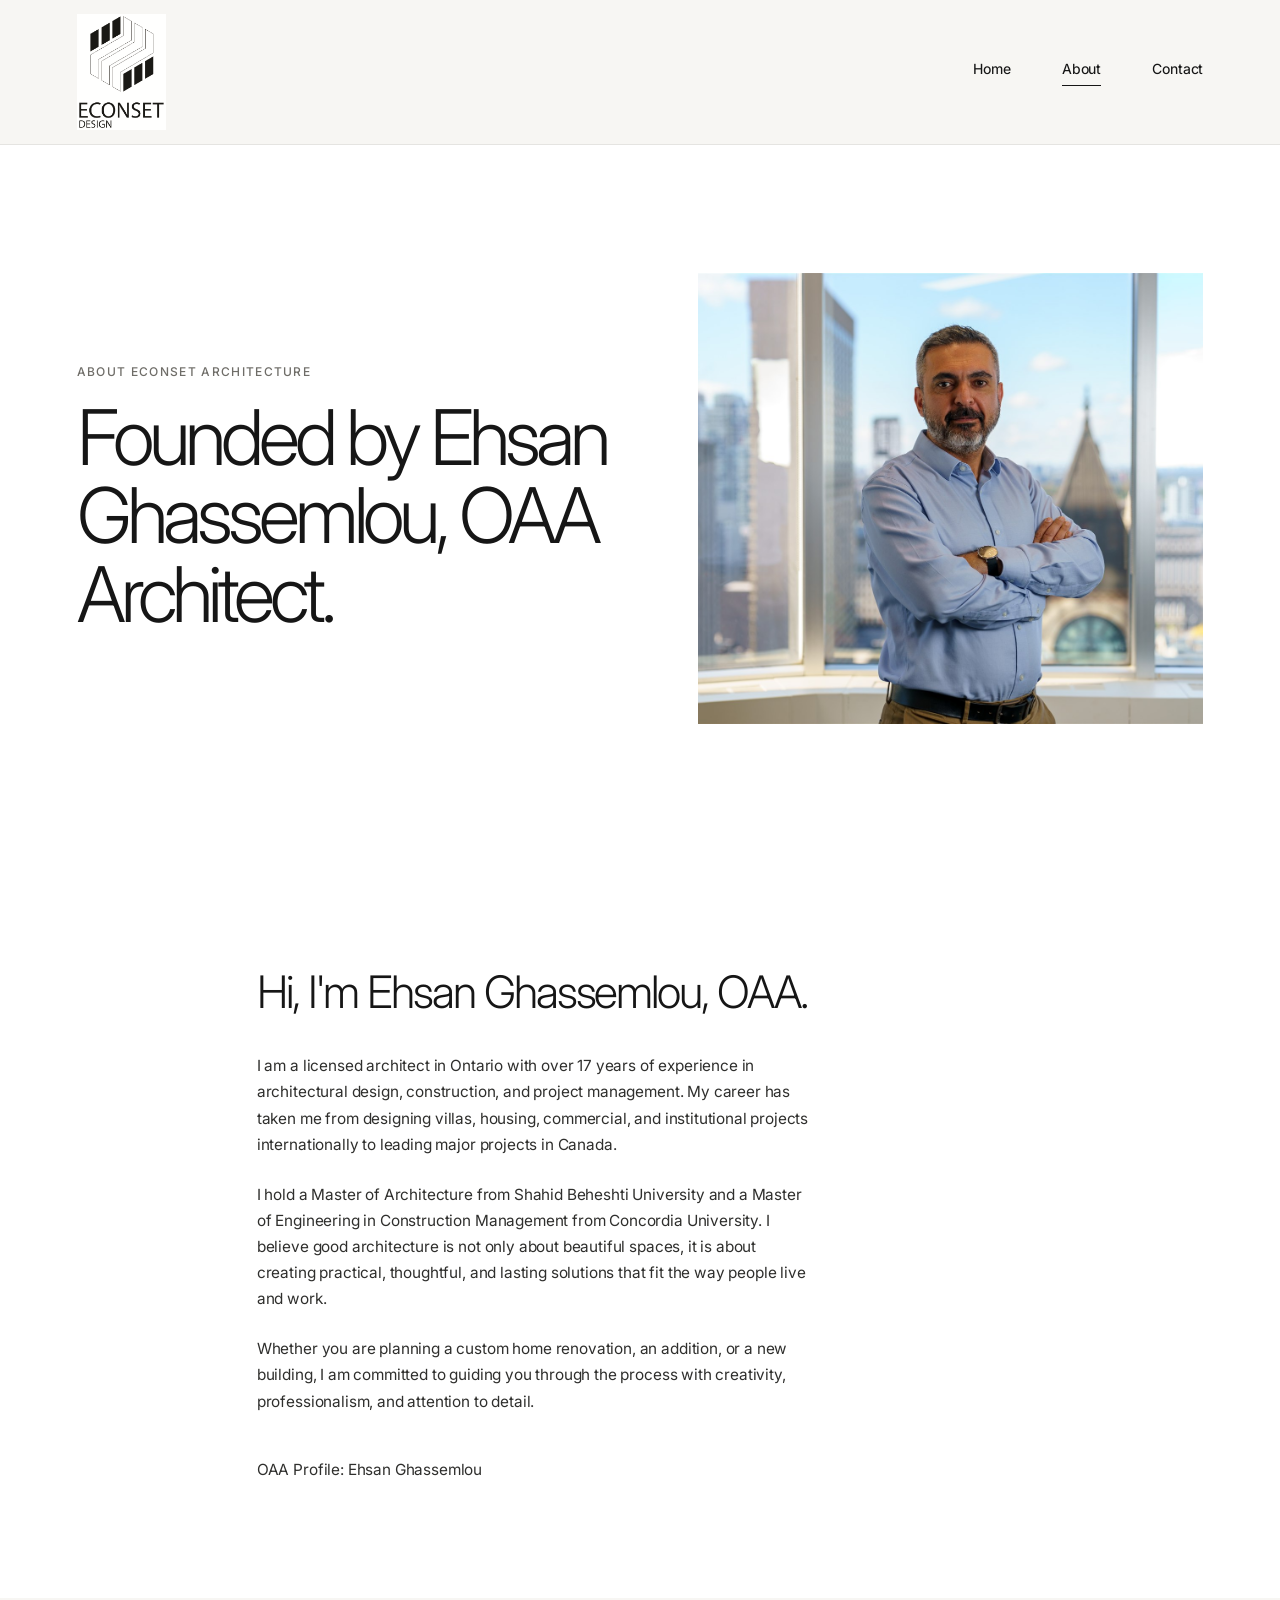
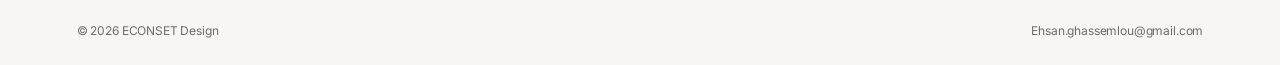
==== about.html @ 179ab087 "Use logo and architecture photos in site" ====
<!doctype html>
<html lang="en">
  <head>
    <meta charset="utf-8" />
    <meta name="viewport" content="width=device-width, initial-scale=1" />
    <meta name="description" content="Meet Ehsan Ghassemlou, OAA, founder of ECONSET Design." />
    <title>About | ECONSET Design</title>
    <link rel="stylesheet" href="styles.css" />
  </head>
  <body data-page="about">
    <header class="site-header">
      <a class="brand" href="index.html" aria-label="ECONSET Design home">
        <img src="assets/econset-design-logo.png" alt="ECONSET Design" />
      </a>
      <nav class="nav" aria-label="Primary navigation" data-nav>
        <a href="index.html" data-nav-link="home">Home</a>
        <a href="about.html" data-nav-link="about">About</a>
        <a href="contact.html" data-nav-link="contact">Contact</a>
      </nav>
      <button class="menu-button" type="button" aria-label="Open menu" aria-expanded="false" data-menu-button>
        <span></span>
        <span></span>
      </button>
    </header>

    <main>
      <section class="page-hero about-hero">
        <div>
          <p class="section-label">About ECONSET Architecture</p>
          <h1>Founded by Ehsan Ghassemlou, OAA Architect.</h1>
        </div>
        <img src="assets/ehsan-ghassemlou.jpg" alt="Ehsan Ghassemlou, OAA" />
      </section>

      <section class="section narrative">
        <h2>Hi, I'm Ehsan Ghassemlou, OAA.</h2>
        <p>
          I am a licensed architect in Ontario with over 17 years of experience in architectural design, construction,
          and project management. My career has taken me from designing villas, housing, commercial, and institutional
          projects internationally to leading major projects in Canada.
        </p>
        <p>
          I hold a Master of Architecture from Shahid Beheshti University and a Master of Engineering in Construction
          Management from Concordia University. I believe good architecture is not only about beautiful spaces, it is
          about creating practical, thoughtful, and lasting solutions that fit the way people live and work.
        </p>
        <p>
          Whether you are planning a custom home renovation, an addition, or a new building, I am committed to guiding
          you through the process with creativity, professionalism, and attention to detail.
        </p>
        <p class="profile-note">OAA Profile: Ehsan Ghassemlou</p>
      </section>
    </main>

    <footer class="site-footer">
      <p>© 2026 ECONSET Design</p>
      <a href="mailto:Ehsan.ghassemlou@gmail.com">Ehsan.ghassemlou@gmail.com</a>
    </footer>
    <script src="script.js"></script>
  </body>
</html>
---- styles.css ----
@import url("https://fonts.googleapis.com/css2?family=Inter:wght@300;400;450;500;600&display=swap");

:root {
  --color-ink: #161616;
  --color-ink-soft: #2f2f2d;
  --color-muted: #6f6d68;
  --color-paper: #f7f6f3;
  --color-white: #ffffff;
  --color-warm-white: #f2eee7;
  --color-stone: #d4ccc2;
  --color-stone-mid: #a6a09a;
  --color-concrete: #625e58;
  --color-wood: #4f3321;
  --color-line: rgba(22, 22, 22, 0.14);
  --font-main: "Neue Haas Grotesk", "Inter", "Helvetica Neue", Arial, sans-serif;
  --page-max: 1280px;
  --section-x: clamp(24px, 6vw, 78px);
  --transition: 180ms ease;
}

* {
  box-sizing: border-box;
}

html {
  scroll-behavior: smooth;
}

body {
  margin: 0;
  color: var(--color-ink);
  background: var(--color-paper);
  font-family: var(--font-main);
  font-size: 16px;
  line-height: 1.55;
  letter-spacing: -0.01em;
}

body.menu-open {
  overflow: hidden;
}

a {
  color: inherit;
  text-decoration: none;
}

img {
  display: block;
  max-width: 100%;
}

p,
h1,
h2,
h3 {
  margin: 0;
}

main {
  width: min(100%, var(--page-max));
  margin: 0 auto;
  background: var(--color-white);
}

.site-header {
  position: sticky;
  top: 0;
  z-index: 20;
  width: min(100%, var(--page-max));
  min-height: 86px;
  display: flex;
  align-items: center;
  justify-content: space-between;
  gap: 40px;
  margin: 0 auto;
  padding: 14px var(--section-x);
  border-bottom: 1px solid rgba(22, 22, 22, 0.08);
  background: rgba(247, 246, 243, 0.94);
  backdrop-filter: blur(14px);
}

.brand {
  display: inline-flex;
  align-items: center;
  flex: 0 0 auto;
}

.brand img {
  width: clamp(70px, 7vw, 98px);
  height: auto;
}

.nav {
  display: flex;
  align-items: center;
  gap: clamp(30px, 4vw, 58px);
  color: var(--color-ink);
  font-size: 14px;
  font-weight: 450;
}

.nav a {
  padding-bottom: 5px;
  border-bottom: 1px solid transparent;
  transition: border-color var(--transition), opacity var(--transition);
}

.nav a:hover,
.nav a.is-active {
  border-color: currentColor;
}

.menu-button {
  display: none;
  width: 30px;
  height: 24px;
  padding: 0;
  border: 0;
  background: transparent;
  cursor: pointer;
}

.menu-button span {
  display: block;
  height: 1px;
  margin: 7px 0;
  background: var(--color-ink);
  transition: transform var(--transition), opacity var(--transition);
}

.menu-open .menu-button span:first-child {
  transform: translateY(4px) rotate(45deg);
}

.menu-open .menu-button span:last-child {
  transform: translateY(-4px) rotate(-45deg);
}

.home-hero {
  min-height: calc(100vh - 86px);
  display: grid;
  grid-template-columns: minmax(0, 0.7fr) minmax(380px, 0.72fr);
  gap: clamp(48px, 7vw, 96px);
  align-items: center;
  padding: clamp(72px, 9vw, 128px) var(--section-x);
  background: var(--color-paper);
}

.hero-copy {
  max-width: 710px;
}

.section-label {
  margin: 0 0 18px;
  color: var(--color-muted);
  font-size: 12px;
  font-weight: 500;
  letter-spacing: 0.11em;
  text-transform: uppercase;
}

h1 {
  max-width: 820px;
  font-size: clamp(48px, 7vw, 92px);
  font-weight: 300;
  line-height: 1.02;
  letter-spacing: -0.065em;
}

h2 {
  font-size: clamp(30px, 3.5vw, 48px);
  font-weight: 300;
  line-height: 1.12;
  letter-spacing: -0.045em;
}

h3 {
  font-size: 18px;
  font-weight: 500;
}

.hero-copy > p:not(.section-label):not(.concept-note),
.page-hero > p:not(.section-label),
.body-copy p,
.founder-preview p,
.narrative p,
.service-list p,
.timeline p,
.contact-hero p {
  max-width: 560px;
  color: var(--color-ink-soft);
  font-size: clamp(15px, 1.2vw, 17px);
  line-height: 1.7;
}

.hero-copy > p:not(.section-label):not(.concept-note) {
  margin-top: 32px;
}

.concept-note {
  width: fit-content;
  margin: 28px 0 30px;
  padding-top: 18px;
  border-top: 1px solid var(--color-line);
  color: var(--color-concrete);
  font-size: 14px;
  font-weight: 500;
}

.hero-image {
  min-height: 520px;
  align-self: stretch;
  overflow: hidden;
}

.hero-image img {
  width: 100%;
  height: 100%;
  object-fit: cover;
  object-position: center;
}

.button {
  min-height: 46px;
  display: inline-flex;
  align-items: center;
  justify-content: center;
  padding: 0 28px;
  border: 1px solid var(--color-ink);
  background: var(--color-ink);
  color: var(--color-white);
  font-size: 14px;
  font-weight: 500;
  transition: background var(--transition), color var(--transition), border-color var(--transition);
}

.button:hover {
  background: transparent;
  color: var(--color-ink);
}

.text-link {
  display: inline-flex;
  width: fit-content;
  margin-top: 28px;
  padding-bottom: 5px;
  border-bottom: 1px solid currentColor;
  color: var(--color-ink);
  font-size: 14px;
  font-weight: 500;
}

.section {
  padding: clamp(72px, 9vw, 118px) var(--section-x);
}

.split-section {
  display: grid;
  grid-template-columns: minmax(260px, 0.85fr) minmax(320px, 1fr);
  gap: clamp(44px, 8vw, 120px);
  border-top: 1px solid var(--color-line);
}

.body-copy {
  display: grid;
  gap: 22px;
}

.image-band {
  padding: 0 var(--section-x) clamp(72px, 9vw, 118px);
  background: var(--color-white);
}

.image-band img {
  width: 100%;
  aspect-ratio: 2.7 / 1;
  object-fit: cover;
  object-position: center;
}

.founder-preview {
  display: grid;
  grid-template-columns: minmax(320px, 0.92fr) minmax(300px, 0.72fr);
  gap: clamp(44px, 8vw, 104px);
  align-items: center;
  background: var(--color-warm-white);
}

.founder-preview img,
.about-hero img {
  width: 100%;
  aspect-ratio: 1.38 / 1;
  object-fit: cover;
  object-position: center;
}

.founder-preview h2 {
  margin-bottom: 24px;
}

.page-hero {
  min-height: 440px;
  display: grid;
  align-content: center;
  gap: 24px;
  padding: clamp(84px, 10vw, 132px) var(--section-x);
  background: var(--color-paper);
}

.page-hero h1 {
  max-width: 900px;
  font-size: clamp(44px, 6vw, 78px);
}

.about-hero {
  grid-template-columns: minmax(0, 0.85fr) minmax(320px, 0.72fr);
  align-items: center;
  background: var(--color-white);
}

.about-hero img {
  aspect-ratio: 1.12 / 1;
}

.narrative {
  max-width: 920px;
  display: grid;
  gap: 24px;
  margin: 0 auto;
  background: var(--color-white);
}

.narrative h2 {
  margin-bottom: 12px;
}

.profile-note {
  margin-top: 18px;
  color: var(--color-muted);
  font-size: 14px;
}

.service-list {
  display: grid;
  border-top: 1px solid var(--color-line);
}

.service-list article {
  display: grid;
  grid-template-columns: minmax(280px, 0.7fr) minmax(320px, 1fr);
  gap: clamp(28px, 7vw, 96px);
  padding: 34px 0;
  border-bottom: 1px solid var(--color-line);
}

.service-list h2 {
  font-size: clamp(24px, 2.6vw, 36px);
}

.timeline {
  display: grid;
  gap: 0;
  border-top: 1px solid var(--color-line);
}

.timeline article {
  display: grid;
  grid-template-columns: 88px minmax(0, 1fr);
  gap: 34px;
  align-items: baseline;
  padding: 30px 0;
  border-bottom: 1px solid var(--color-line);
}

.timeline span {
  color: var(--color-muted);
  font-size: 22px;
  font-weight: 300;
}

.timeline h2 {
  font-size: clamp(24px, 2.6vw, 34px);
}

.timeline p {
  margin-top: 10px;
}

.contact-grid {
  display: grid;
  grid-template-columns: minmax(280px, 0.65fr) minmax(360px, 1fr);
  gap: clamp(42px, 8vw, 118px);
  border-top: 1px solid var(--color-line);
}

.contact-hero {
  grid-template-columns: minmax(0, 0.82fr) minmax(320px, 0.7fr);
  align-items: center;
}

.contact-hero img {
  width: 100%;
  aspect-ratio: 1.35 / 1;
  object-fit: cover;
  object-position: center;
}

.contact-details {
  display: grid;
  align-content: start;
  gap: 18px;
  color: var(--color-ink-soft);
  font-size: clamp(18px, 2vw, 24px);
  font-weight: 300;
  line-height: 1.35;
}

.contact-details a:hover {
  color: var(--color-concrete);
}

.contact-form {
  display: grid;
  gap: 20px;
}

.contact-form label {
  display: grid;
  gap: 8px;
  color: var(--color-muted);
  font-size: 12px;
  font-weight: 500;
  letter-spacing: 0.08em;
  text-transform: uppercase;
}

.contact-form input,
.contact-form textarea {
  width: 100%;
  border: 0;
  border-bottom: 1px solid var(--color-line);
  border-radius: 0;
  background: transparent;
  color: var(--color-ink);
  font: inherit;
  outline: none;
  padding: 12px 0;
}

.contact-form textarea {
  resize: vertical;
}

.contact-form input:focus,
.contact-form textarea:focus {
  border-color: var(--color-ink);
}

.contact-form .button {
  width: fit-content;
  margin-top: 12px;
  cursor: pointer;
}

.site-footer {
  width: min(100%, var(--page-max));
  display: flex;
  justify-content: space-between;
  gap: 24px;
  margin: 0 auto;
  padding: 24px var(--section-x);
  color: var(--color-muted);
  background: var(--color-paper);
  font-size: 12px;
}

@media (max-width: 860px) {
  .site-header {
    min-height: 72px;
    padding: 10px 24px;
  }

  .brand img {
    width: 64px;
  }

  .nav {
    position: fixed;
    top: 72px;
    right: 0;
    left: 0;
    display: grid;
    gap: 0;
    padding: 8px 24px 22px;
    border-top: 1px solid rgba(22, 22, 22, 0.08);
    background: rgba(247, 246, 243, 0.98);
    transform: translateY(-125%);
    transition: transform var(--transition);
  }

  .nav.is-open {
    transform: translateY(0);
  }

  .nav a {
    width: fit-content;
    padding: 12px 0 5px;
  }

  .menu-button {
    display: block;
  }

  .home-hero,
  .split-section,
  .founder-preview,
  .about-hero,
  .contact-hero,
  .service-list article,
  .contact-grid {
    grid-template-columns: 1fr;
  }

  .home-hero {
    min-height: auto;
    gap: 48px;
    padding: 64px 28px;
  }

  .hero-image {
    min-height: 320px;
    order: -1;
  }

  .image-band {
    padding-right: 28px;
    padding-left: 28px;
  }

  .image-band img {
    aspect-ratio: 1.35 / 1;
  }

  .section,
  .page-hero {
    padding-right: 28px;
    padding-left: 28px;
  }

  .founder-preview img,
  .about-hero img {
    aspect-ratio: 1.05 / 1;
  }

  .service-list article {
    gap: 16px;
  }

  .timeline article {
    grid-template-columns: 1fr;
    gap: 8px;
  }

  .contact-form .button {
    width: 100%;
  }

  .site-footer {
    flex-direction: column;
    padding: 22px 28px;
  }
}

@media (max-width: 520px) {
  h1 {
    font-size: clamp(42px, 13vw, 58px);
  }

  .page-hero h1 {
    font-size: clamp(40px, 12vw, 54px);
  }

  .button {
    width: 100%;
  }
}
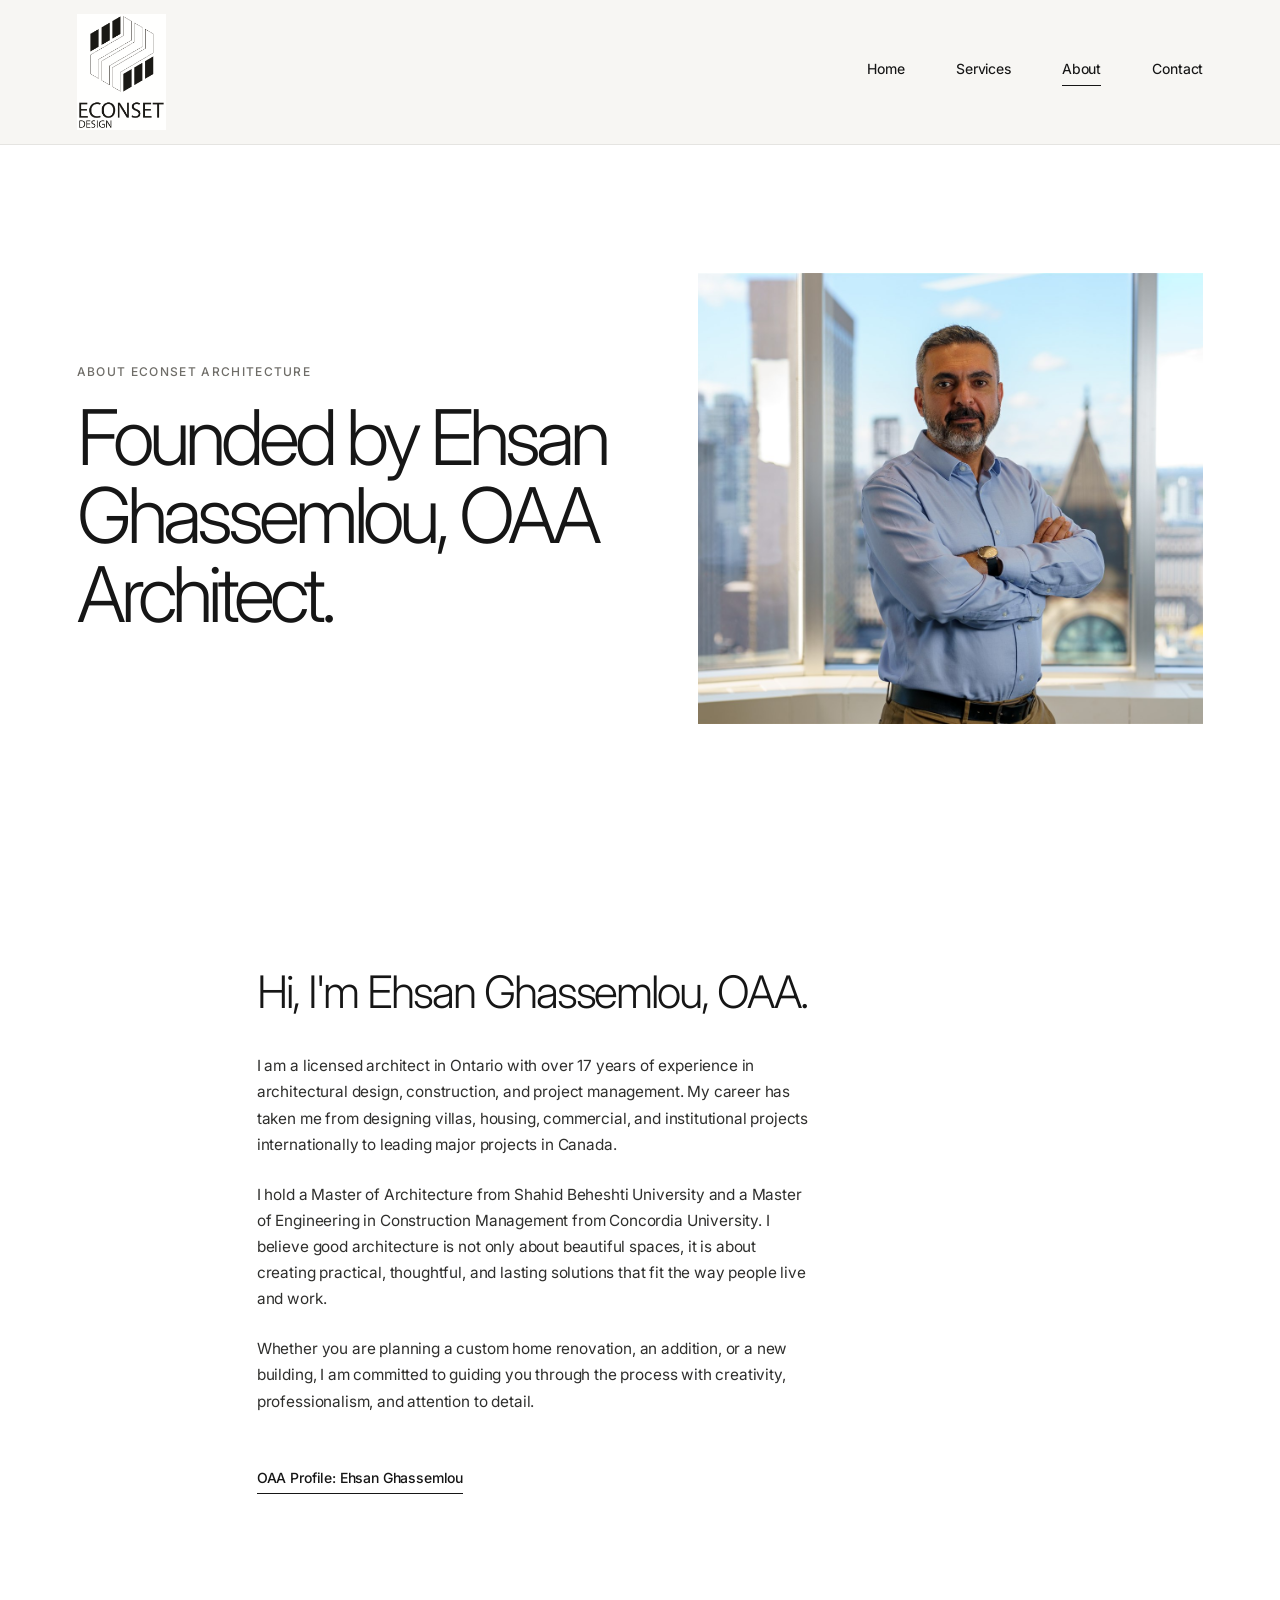
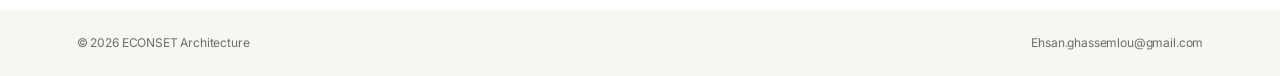
==== commit 667aa680: "Restore services page and reference layout" ====
--- a/about.html
+++ b/about.html
@@ -3,17 +3,18 @@
   <head>
     <meta charset="utf-8" />
     <meta name="viewport" content="width=device-width, initial-scale=1" />
-    <meta name="description" content="Meet Ehsan Ghassemlou, OAA, founder of ECONSET Design." />
-    <title>About | ECONSET Design</title>
+    <meta name="description" content="Meet Ehsan Ghassemlou, OAA, founder of ECONSET Architecture." />
+    <title>About | ECONSET Architecture</title>
     <link rel="stylesheet" href="styles.css" />
   </head>
   <body data-page="about">
     <header class="site-header">
-      <a class="brand" href="index.html" aria-label="ECONSET Design home">
+      <a class="brand" href="index.html" aria-label="ECONSET Architecture home">
         <img src="assets/econset-design-logo.png" alt="ECONSET Design" />
       </a>
       <nav class="nav" aria-label="Primary navigation" data-nav>
         <a href="index.html" data-nav-link="home">Home</a>
+        <a href="services.html" data-nav-link="services">Services</a>
         <a href="about.html" data-nav-link="about">About</a>
         <a href="contact.html" data-nav-link="contact">Contact</a>
       </nav>
@@ -48,12 +49,19 @@
           Whether you are planning a custom home renovation, an addition, or a new building, I am committed to guiding
           you through the process with creativity, professionalism, and attention to detail.
         </p>
-        <p class="profile-note">OAA Profile: Ehsan Ghassemlou</p>
+        <a
+          class="text-link"
+          href="https://oaa.on.ca/oaa-directory/search-architects/search-architects-detail/EhsanGhassemlou"
+          target="_blank"
+          rel="noreferrer"
+        >
+          OAA Profile: Ehsan Ghassemlou
+        </a>
       </section>
     </main>
 
     <footer class="site-footer">
-      <p>© 2026 ECONSET Design</p>
+      <p>&copy; 2026 ECONSET Architecture</p>
       <a href="mailto:Ehsan.ghassemlou@gmail.com">Ehsan.ghassemlou@gmail.com</a>
     </footer>
     <script src="script.js"></script>
--- a/styles.css
+++ b/styles.css
@@ -394,12 +394,14 @@
   border-top: 1px solid var(--color-line);
 }
 
-.contact-hero {
+.contact-hero,
+.services-hero {
   grid-template-columns: minmax(0, 0.82fr) minmax(320px, 0.7fr);
   align-items: center;
 }
 
-.contact-hero img {
+.contact-hero img,
+.services-hero img {
   width: 100%;
   aspect-ratio: 1.35 / 1;
   object-fit: cover;
@@ -517,6 +519,7 @@
   .founder-preview,
   .about-hero,
   .contact-hero,
+  .services-hero,
   .service-list article,
   .contact-grid {
     grid-template-columns: 1fr;
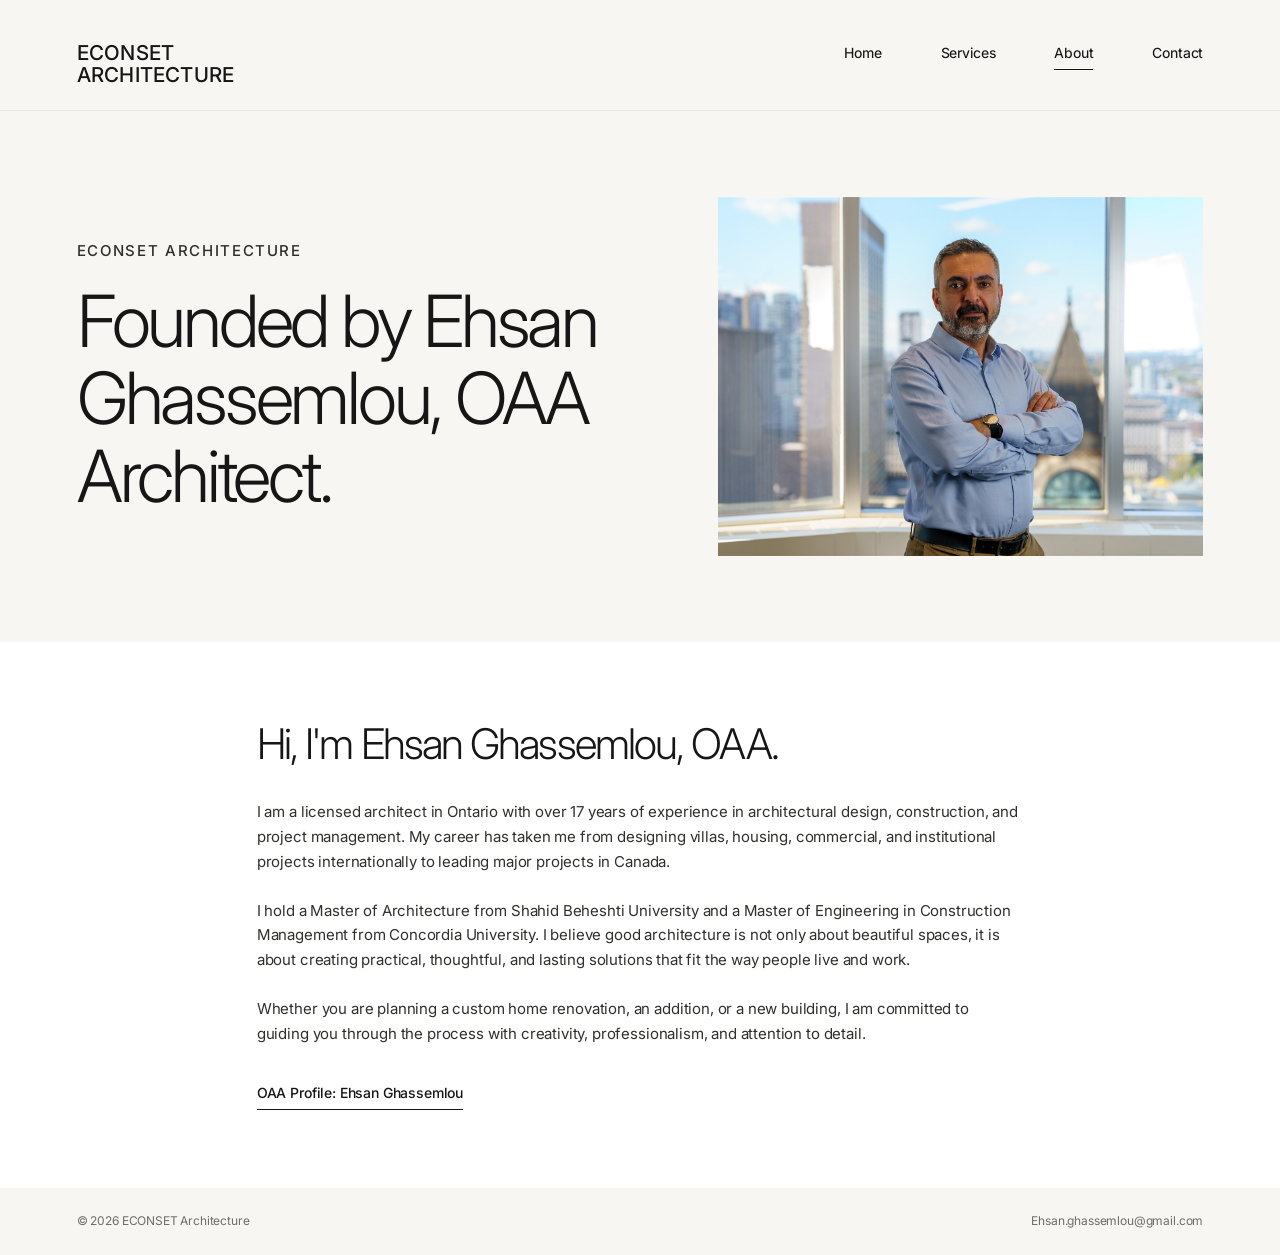
==== commit 1bd03c44: "Rebuild ECONSET architecture site" ====
--- a/about.html
+++ b/about.html
@@ -3,67 +3,66 @@
   <head>
     <meta charset="utf-8" />
     <meta name="viewport" content="width=device-width, initial-scale=1" />
-    <meta name="description" content="Meet Ehsan Ghassemlou, OAA, founder of ECONSET Architecture." />
+    <meta name="description" content="Meet Ehsan Ghassemlou, OAA Architect, founder of ECONSET Architecture." />
     <title>About | ECONSET Architecture</title>
     <link rel="stylesheet" href="styles.css" />
   </head>
   <body data-page="about">
-    <header class="site-header">
-      <a class="brand" href="index.html" aria-label="ECONSET Architecture home">
-        <img src="assets/econset-design-logo.png" alt="ECONSET Design" />
-      </a>
-      <nav class="nav" aria-label="Primary navigation" data-nav>
-        <a href="index.html" data-nav-link="home">Home</a>
-        <a href="services.html" data-nav-link="services">Services</a>
-        <a href="about.html" data-nav-link="about">About</a>
-        <a href="contact.html" data-nav-link="contact">Contact</a>
-      </nav>
-      <button class="menu-button" type="button" aria-label="Open menu" aria-expanded="false" data-menu-button>
-        <span></span>
-        <span></span>
-      </button>
-    </header>
+    <div class="site-shell">
+      <header class="site-header static-header">
+        <a class="logo" href="index.html" aria-label="ECONSET Architecture home">ECONSET<br />ARCHITECTURE</a>
+        <nav class="nav" aria-label="Primary navigation" data-nav>
+          <a href="index.html" data-nav-link="home">Home</a>
+          <a href="services.html" data-nav-link="services">Services</a>
+          <a href="about.html" data-nav-link="about">About</a>
+          <a href="contact.html" data-nav-link="contact">Contact</a>
+        </nav>
+        <button class="menu-button" type="button" aria-label="Open menu" aria-expanded="false" data-menu-button>
+          <span></span><span></span>
+        </button>
+      </header>
 
-    <main>
-      <section class="page-hero about-hero">
-        <div>
-          <p class="section-label">About ECONSET Architecture</p>
-          <h1>Founded by Ehsan Ghassemlou, OAA Architect.</h1>
-        </div>
-        <img src="assets/ehsan-ghassemlou.jpg" alt="Ehsan Ghassemlou, OAA" />
-      </section>
+      <main>
+        <section class="page-hero two-col-hero about-founder">
+          <div>
+            <p class="section-label">ECONSET Architecture</p>
+            <h1>Founded by Ehsan Ghassemlou, OAA Architect.</h1>
+          </div>
+          <img src="assets/ehsan-ghassemlou.jpg" alt="Ehsan Ghassemlou, OAA Architect" />
+        </section>
 
-      <section class="section narrative">
-        <h2>Hi, I'm Ehsan Ghassemlou, OAA.</h2>
-        <p>
-          I am a licensed architect in Ontario with over 17 years of experience in architectural design, construction,
-          and project management. My career has taken me from designing villas, housing, commercial, and institutional
-          projects internationally to leading major projects in Canada.
-        </p>
-        <p>
-          I hold a Master of Architecture from Shahid Beheshti University and a Master of Engineering in Construction
-          Management from Concordia University. I believe good architecture is not only about beautiful spaces, it is
-          about creating practical, thoughtful, and lasting solutions that fit the way people live and work.
-        </p>
-        <p>
-          Whether you are planning a custom home renovation, an addition, or a new building, I am committed to guiding
-          you through the process with creativity, professionalism, and attention to detail.
-        </p>
-        <a
-          class="text-link"
-          href="https://oaa.on.ca/oaa-directory/search-architects/search-architects-detail/EhsanGhassemlou"
-          target="_blank"
-          rel="noreferrer"
-        >
-          OAA Profile: Ehsan Ghassemlou
-        </a>
-      </section>
-    </main>
+        <section class="section narrative">
+          <h2>Hi, I'm Ehsan Ghassemlou, OAA.</h2>
+          <p>
+            I am a licensed architect in Ontario with over 17 years of experience in architectural design, construction,
+            and project management. My career has taken me from designing villas, housing, commercial, and institutional
+            projects internationally to leading major projects in Canada.
+          </p>
+          <p>
+            I hold a Master of Architecture from Shahid Beheshti University and a Master of Engineering in Construction
+            Management from Concordia University. I believe good architecture is not only about beautiful spaces, it is
+            about creating practical, thoughtful, and lasting solutions that fit the way people live and work.
+          </p>
+          <p>
+            Whether you are planning a custom home renovation, an addition, or a new building, I am committed to guiding
+            you through the process with creativity, professionalism, and attention to detail.
+          </p>
+          <a
+            class="text-link"
+            href="https://oaa.on.ca/oaa-directory/search-architects/search-architects-detail/EhsanGhassemlou"
+            target="_blank"
+            rel="noreferrer"
+          >
+            OAA Profile: Ehsan Ghassemlou
+          </a>
+        </section>
+      </main>
 
-    <footer class="site-footer">
-      <p>&copy; 2026 ECONSET Architecture</p>
-      <a href="mailto:Ehsan.ghassemlou@gmail.com">Ehsan.ghassemlou@gmail.com</a>
-    </footer>
+      <footer class="site-footer">
+        <p>&copy; 2026 ECONSET Architecture</p>
+        <a href="mailto:Ehsan.ghassemlou@gmail.com">Ehsan.ghassemlou@gmail.com</a>
+      </footer>
+    </div>
     <script src="script.js"></script>
   </body>
 </html>
--- a/styles.css
+++ b/styles.css
@@ -18,139 +18,157 @@
   --transition: 180ms ease;
 }
 
-* {
-  box-sizing: border-box;
-}
-
-html {
-  scroll-behavior: smooth;
-}
-
+* { box-sizing: border-box; }
+html { scroll-behavior: smooth; }
 body {
   margin: 0;
+  font-family: var(--font-main);
   color: var(--color-ink);
   background: var(--color-paper);
-  font-family: var(--font-main);
   font-size: 16px;
   line-height: 1.55;
   letter-spacing: -0.01em;
 }
-
-body.menu-open {
-  overflow: hidden;
-}
-
-a {
-  color: inherit;
-  text-decoration: none;
-}
-
-img {
-  display: block;
-  max-width: 100%;
-}
-
-p,
-h1,
-h2,
-h3 {
-  margin: 0;
-}
-
-main {
+body.menu-open { overflow: hidden; }
+img { max-width: 100%; display: block; }
+a { color: inherit; text-decoration: none; }
+p, h1, h2, h3 { margin: 0; }
+
+.site-shell {
   width: min(100%, var(--page-max));
   margin: 0 auto;
   background: var(--color-white);
+  overflow: hidden;
 }
 
 .site-header {
+  position: absolute;
+  z-index: 20;
+  top: 0;
+  left: 50%;
+  width: min(100%, var(--page-max));
+  transform: translateX(-50%);
+  display: flex;
+  align-items: flex-start;
+  justify-content: space-between;
+  padding: 42px var(--section-x) 0;
+}
+
+.static-header {
   position: sticky;
-  top: 0;
-  z-index: 20;
-  width: min(100%, var(--page-max));
-  min-height: 86px;
-  display: flex;
-  align-items: center;
-  justify-content: space-between;
-  gap: 40px;
-  margin: 0 auto;
-  padding: 14px var(--section-x);
+  transform: none;
+  left: auto;
   border-bottom: 1px solid rgba(22, 22, 22, 0.08);
   background: rgba(247, 246, 243, 0.94);
   backdrop-filter: blur(14px);
-}
-
-.brand {
-  display: inline-flex;
-  align-items: center;
-  flex: 0 0 auto;
-}
-
-.brand img {
-  width: clamp(70px, 7vw, 98px);
-  height: auto;
+  padding-bottom: 24px;
+}
+
+.logo {
+  font-size: clamp(18px, 1.6vw, 23px);
+  font-weight: 500;
+  line-height: 1.08;
+  letter-spacing: 0.01em;
+  text-transform: uppercase;
 }
 
 .nav {
   display: flex;
   align-items: center;
-  gap: clamp(30px, 4vw, 58px);
-  color: var(--color-ink);
+  gap: clamp(34px, 4.6vw, 64px);
   font-size: 14px;
   font-weight: 450;
 }
-
 .nav a {
   padding-bottom: 5px;
   border-bottom: 1px solid transparent;
   transition: border-color var(--transition), opacity var(--transition);
 }
-
-.nav a:hover,
-.nav a.is-active {
-  border-color: currentColor;
-}
+.nav a:hover, .nav a.is-active { border-color: currentColor; }
 
 .menu-button {
   display: none;
-  width: 30px;
-  height: 24px;
-  padding: 0;
+  width: 28px;
+  height: 20px;
   border: 0;
   background: transparent;
-  cursor: pointer;
-}
-
+  padding: 0;
+}
 .menu-button span {
   display: block;
   height: 1px;
-  margin: 7px 0;
+  margin: 6px 0;
   background: var(--color-ink);
-  transition: transform var(--transition), opacity var(--transition);
-}
-
-.menu-open .menu-button span:first-child {
-  transform: translateY(4px) rotate(45deg);
-}
-
-.menu-open .menu-button span:last-child {
-  transform: translateY(-4px) rotate(-45deg);
-}
-
-.home-hero {
-  min-height: calc(100vh - 86px);
-  display: grid;
-  grid-template-columns: minmax(0, 0.7fr) minmax(380px, 0.72fr);
-  gap: clamp(48px, 7vw, 96px);
-  align-items: center;
-  padding: clamp(72px, 9vw, 128px) var(--section-x);
-  background: var(--color-paper);
-}
-
-.hero-copy {
-  max-width: 710px;
-}
-
+}
+
+.hero {
+  position: relative;
+  min-height: 800px;
+  padding: 188px var(--section-x) 110px;
+  display: grid;
+  align-items: center;
+  isolation: isolate;
+}
+.hero::before {
+  content: "";
+  position: absolute;
+  inset: 0;
+  z-index: -2;
+  background:
+    linear-gradient(90deg, rgba(247,246,243,0.97) 0%, rgba(247,246,243,0.86) 28%, rgba(247,246,243,0.18) 58%, rgba(247,246,243,0) 100%),
+    url("assets/hero-exterior.jpg");
+  background-size: cover;
+  background-position: center right;
+}
+.hero::after {
+  content: "";
+  position: absolute;
+  inset: auto 0 0;
+  height: 32%;
+  z-index: -1;
+  background: linear-gradient(0deg, rgba(247,246,243,0.52), transparent);
+}
+.hero-content { max-width: 470px; }
+.hero h1 {
+  margin: 0 0 34px;
+  max-width: 610px;
+  font-size: clamp(46px, 6vw, 72px);
+  font-weight: 300;
+  line-height: 1.08;
+  letter-spacing: -0.055em;
+}
+.hero p {
+  max-width: 420px;
+  margin: 0 0 30px;
+  color: var(--color-ink-soft);
+  font-size: 17px;
+  line-height: 1.58;
+}
+.hero-note {
+  padding-top: 16px;
+  border-top: 1px solid var(--color-line);
+  font-size: 14px !important;
+  font-weight: 500;
+}
+
+.button {
+  display: inline-flex;
+  align-items: center;
+  justify-content: center;
+  min-height: 44px;
+  padding: 0 26px;
+  border: 1px solid var(--color-ink);
+  background: var(--color-ink);
+  color: var(--color-white);
+  font-size: 14px;
+  font-weight: 500;
+  transition: background var(--transition), color var(--transition), border-color var(--transition);
+}
+.button:hover { background: transparent; color: var(--color-ink); }
+.button-outline { background: transparent; color: var(--color-white); border-color: rgba(255,255,255,0.85); }
+.button-outline:hover { background: var(--color-white); color: var(--color-ink); }
+
+.section { padding: 78px var(--section-x); }
 .section-label {
   margin: 0 0 18px;
   color: var(--color-muted);
@@ -159,193 +177,116 @@
   letter-spacing: 0.11em;
   text-transform: uppercase;
 }
-
-h1 {
-  max-width: 820px;
-  font-size: clamp(48px, 7vw, 92px);
+h1, h2 {
   font-weight: 300;
-  line-height: 1.02;
-  letter-spacing: -0.065em;
-}
-
+  letter-spacing: -0.045em;
+}
 h2 {
-  font-size: clamp(30px, 3.5vw, 48px);
-  font-weight: 300;
-  line-height: 1.12;
-  letter-spacing: -0.045em;
-}
-
-h3 {
-  font-size: 18px;
-  font-weight: 500;
-}
-
-.hero-copy > p:not(.section-label):not(.concept-note),
-.page-hero > p:not(.section-label),
-.body-copy p,
-.founder-preview p,
-.narrative p,
-.service-list p,
-.timeline p,
-.contact-hero p {
-  max-width: 560px;
+  margin-bottom: 30px;
+  font-size: clamp(30px, 3.3vw, 46px);
+  line-height: 1.14;
+}
+h3 { font-size: 16px; font-weight: 500; }
+.body-copy { display: grid; gap: 20px; }
+.body-copy p, .page-hero p, .about-strip p, .process-grid p, .service-list p, .process-list p, .narrative p, .contact-details {
   color: var(--color-ink-soft);
-  font-size: clamp(15px, 1.2vw, 17px);
-  line-height: 1.7;
-}
-
-.hero-copy > p:not(.section-label):not(.concept-note) {
-  margin-top: 32px;
-}
-
-.concept-note {
+  font-size: 15px;
+  line-height: 1.65;
+}
+.text-link {
   width: fit-content;
-  margin: 28px 0 30px;
-  padding-top: 18px;
-  border-top: 1px solid var(--color-line);
-  color: var(--color-concrete);
+  display: inline-flex;
+  margin-top: 12px;
+  padding-bottom: 5px;
+  border-bottom: 1px solid currentColor;
   font-size: 14px;
   font-weight: 500;
 }
 
-.hero-image {
-  min-height: 520px;
-  align-self: stretch;
-  overflow: hidden;
-}
-
-.hero-image img {
+.intro-grid, .about-strip {
+  display: grid;
+  grid-template-columns: minmax(260px, 0.72fr) minmax(420px, 1.45fr);
+  gap: clamp(56px, 9vw, 150px);
+  align-items: start;
+}
+.about-strip img {
   width: 100%;
-  height: 100%;
+  aspect-ratio: 2.2 / 1;
   object-fit: cover;
   object-position: center;
 }
 
-.button {
-  min-height: 46px;
-  display: inline-flex;
-  align-items: center;
-  justify-content: center;
-  padding: 0 28px;
-  border: 1px solid var(--color-ink);
+.process-preview { padding-top: 10px; }
+.process-grid {
+  display: grid;
+  grid-template-columns: repeat(4, 1fr);
+  margin-top: 34px;
+}
+.process-grid article {
+  min-height: 140px;
+  padding-right: clamp(24px, 3.5vw, 58px);
+}
+.process-grid article + article {
+  border-left: 1px solid var(--color-line);
+  padding-left: clamp(24px, 3.5vw, 58px);
+}
+.process-grid span {
+  display: block;
+  margin-bottom: 12px;
+  font-size: 24px;
+  font-weight: 300;
+  letter-spacing: -0.03em;
+}
+.process-grid h3 { margin-bottom: 14px; }
+
+.cta {
+  min-height: 420px;
+  display: grid;
+  grid-template-columns: 0.55fr 0.45fr;
+  align-items: center;
+  color: var(--color-white);
   background: var(--color-ink);
-  color: var(--color-white);
-  font-size: 14px;
-  font-weight: 500;
-  transition: background var(--transition), color var(--transition), border-color var(--transition);
-}
-
-.button:hover {
-  background: transparent;
-  color: var(--color-ink);
-}
-
-.text-link {
-  display: inline-flex;
-  width: fit-content;
-  margin-top: 28px;
-  padding-bottom: 5px;
-  border-bottom: 1px solid currentColor;
-  color: var(--color-ink);
-  font-size: 14px;
-  font-weight: 500;
-}
-
-.section {
-  padding: clamp(72px, 9vw, 118px) var(--section-x);
-}
-
-.split-section {
-  display: grid;
-  grid-template-columns: minmax(260px, 0.85fr) minmax(320px, 1fr);
-  gap: clamp(44px, 8vw, 120px);
-  border-top: 1px solid var(--color-line);
-}
-
-.body-copy {
-  display: grid;
-  gap: 22px;
-}
-
-.image-band {
-  padding: 0 var(--section-x) clamp(72px, 9vw, 118px);
-  background: var(--color-white);
-}
-
-.image-band img {
+}
+.cta-image {
+  height: 100%;
+  min-height: 420px;
+  background:
+    linear-gradient(rgba(0,0,0,0.15), rgba(0,0,0,0.25)),
+    url("assets/courtyard.jpg");
+  background-size: cover;
+  background-position: center;
+}
+.cta-content { max-width: 470px; padding: 70px var(--section-x); }
+.cta .section-label { color: rgba(255,255,255,0.74); }
+.cta p { max-width: 330px; margin-bottom: 28px; color: rgba(255,255,255,0.84); }
+
+.page-hero {
+  min-height: 430px;
+  display: grid;
+  align-content: center;
+  gap: 24px;
+  padding: 86px var(--section-x);
+  background: var(--color-paper);
+}
+.page-hero h1 {
+  max-width: 820px;
+  font-size: clamp(42px, 6vw, 72px);
+  line-height: 1.08;
+}
+.two-col-hero {
+  grid-template-columns: minmax(0, 0.82fr) minmax(330px, 0.72fr);
+  align-items: center;
+  gap: clamp(40px, 7vw, 90px);
+}
+.two-col-hero img, .contact-hero img {
   width: 100%;
-  aspect-ratio: 2.7 / 1;
+  aspect-ratio: 1.35 / 1;
   object-fit: cover;
   object-position: center;
 }
-
-.founder-preview {
-  display: grid;
-  grid-template-columns: minmax(320px, 0.92fr) minmax(300px, 0.72fr);
-  gap: clamp(44px, 8vw, 104px);
-  align-items: center;
-  background: var(--color-warm-white);
-}
-
-.founder-preview img,
-.about-hero img {
-  width: 100%;
-  aspect-ratio: 1.38 / 1;
-  object-fit: cover;
-  object-position: center;
-}
-
-.founder-preview h2 {
-  margin-bottom: 24px;
-}
-
-.page-hero {
-  min-height: 440px;
-  display: grid;
-  align-content: center;
-  gap: 24px;
-  padding: clamp(84px, 10vw, 132px) var(--section-x);
-  background: var(--color-paper);
-}
-
-.page-hero h1 {
-  max-width: 900px;
-  font-size: clamp(44px, 6vw, 78px);
-}
-
-.about-hero {
-  grid-template-columns: minmax(0, 0.85fr) minmax(320px, 0.72fr);
-  align-items: center;
-  background: var(--color-white);
-}
-
-.about-hero img {
-  aspect-ratio: 1.12 / 1;
-}
-
-.narrative {
-  max-width: 920px;
-  display: grid;
-  gap: 24px;
-  margin: 0 auto;
-  background: var(--color-white);
-}
-
-.narrative h2 {
-  margin-bottom: 12px;
-}
-
-.profile-note {
-  margin-top: 18px;
-  color: var(--color-muted);
-  font-size: 14px;
-}
-
-.service-list {
-  display: grid;
-  border-top: 1px solid var(--color-line);
-}
-
+.about-founder img { object-position: center; }
+
+.service-list { display: grid; border-top: 1px solid var(--color-line); }
 .service-list article {
   display: grid;
   grid-template-columns: minmax(280px, 0.7fr) minmax(320px, 1fr);
@@ -353,124 +294,61 @@
   padding: 34px 0;
   border-bottom: 1px solid var(--color-line);
 }
-
-.service-list h2 {
-  font-size: clamp(24px, 2.6vw, 36px);
-}
-
-.timeline {
-  display: grid;
-  gap: 0;
-  border-top: 1px solid var(--color-line);
-}
-
-.timeline article {
+.service-list h2 { margin: 0; font-size: clamp(24px, 2.6vw, 34px); }
+
+.process-list { display: grid; margin-top: 34px; border-top: 1px solid var(--color-line); }
+.process-list article {
   display: grid;
   grid-template-columns: 88px minmax(0, 1fr);
   gap: 34px;
   align-items: baseline;
-  padding: 30px 0;
+  padding: 28px 0;
   border-bottom: 1px solid var(--color-line);
 }
-
-.timeline span {
-  color: var(--color-muted);
-  font-size: 22px;
-  font-weight: 300;
-}
-
-.timeline h2 {
-  font-size: clamp(24px, 2.6vw, 34px);
-}
-
-.timeline p {
-  margin-top: 10px;
-}
-
+.process-list span { color: var(--color-muted); font-size: 22px; font-weight: 300; }
+.process-list h2 { margin: 0; font-size: clamp(23px, 2.6vw, 34px); }
+.process-copy { max-width: 760px; margin-top: 42px; margin-left: auto; }
+
+.narrative {
+  max-width: 920px;
+  display: grid;
+  gap: 24px;
+  margin: 0 auto;
+}
+.narrative h2 { margin-bottom: 8px; }
+
+.contact-hero {
+  grid-template-columns: minmax(0, 0.82fr) minmax(320px, 0.7fr);
+  align-items: center;
+}
 .contact-grid {
   display: grid;
   grid-template-columns: minmax(280px, 0.65fr) minmax(360px, 1fr);
   gap: clamp(42px, 8vw, 118px);
   border-top: 1px solid var(--color-line);
 }
-
-.contact-hero,
-.services-hero {
-  grid-template-columns: minmax(0, 0.82fr) minmax(320px, 0.7fr);
-  align-items: center;
-}
-
-.contact-hero img,
-.services-hero img {
-  width: 100%;
-  aspect-ratio: 1.35 / 1;
-  object-fit: cover;
-  object-position: center;
-}
-
-.contact-details {
-  display: grid;
-  align-content: start;
-  gap: 18px;
-  color: var(--color-ink-soft);
-  font-size: clamp(18px, 2vw, 24px);
-  font-weight: 300;
-  line-height: 1.35;
-}
-
-.contact-details a:hover {
-  color: var(--color-concrete);
-}
-
-.contact-form {
-  display: grid;
-  gap: 20px;
-}
-
-.contact-form label {
-  display: grid;
-  gap: 8px;
-  color: var(--color-muted);
-  font-size: 12px;
-  font-weight: 500;
-  letter-spacing: 0.08em;
-  text-transform: uppercase;
-}
-
-.contact-form input,
-.contact-form textarea {
+.contact-details { display: grid; align-content: start; gap: 18px; font-size: clamp(18px, 2vw, 24px); font-weight: 300; }
+.contact-details .button { margin-top: 18px; width: fit-content; }
+.contact-form { display: grid; gap: 20px; }
+.contact-form label { display: grid; gap: 8px; color: var(--color-muted); font-size: 12px; font-weight: 500; letter-spacing: 0.08em; text-transform: uppercase; }
+.contact-form input, .contact-form textarea {
   width: 100%;
   border: 0;
   border-bottom: 1px solid var(--color-line);
-  border-radius: 0;
   background: transparent;
   color: var(--color-ink);
   font: inherit;
   outline: none;
   padding: 12px 0;
 }
-
-.contact-form textarea {
-  resize: vertical;
-}
-
-.contact-form input:focus,
-.contact-form textarea:focus {
-  border-color: var(--color-ink);
-}
-
-.contact-form .button {
-  width: fit-content;
-  margin-top: 12px;
-  cursor: pointer;
-}
+.contact-form textarea { resize: vertical; }
+.contact-form input:focus, .contact-form textarea:focus { border-color: var(--color-ink); }
+.contact-form .button { width: fit-content; margin-top: 12px; cursor: pointer; }
 
 .site-footer {
-  width: min(100%, var(--page-max));
   display: flex;
   justify-content: space-between;
   gap: 24px;
-  margin: 0 auto;
   padding: 24px var(--section-x);
   color: var(--color-muted);
   background: var(--color-paper);
@@ -478,113 +356,59 @@
 }
 
 @media (max-width: 860px) {
-  .site-header {
-    min-height: 72px;
-    padding: 10px 24px;
+  .site-header, .static-header {
+    position: fixed;
+    align-items: center;
+    padding: 22px 24px;
+    background: rgba(247,246,243,0.92);
+    backdrop-filter: blur(14px);
+    box-shadow: 0 1px 0 rgba(22,22,22,0.06);
   }
-
-  .brand img {
-    width: 64px;
-  }
-
   .nav {
     position: fixed;
-    top: 72px;
+    top: 68px;
     right: 0;
     left: 0;
     display: grid;
     gap: 0;
     padding: 8px 24px 22px;
-    border-top: 1px solid rgba(22, 22, 22, 0.08);
-    background: rgba(247, 246, 243, 0.98);
+    background: rgba(247,246,243,0.98);
+    border-top: 1px solid rgba(22,22,22,0.08);
     transform: translateY(-125%);
     transition: transform var(--transition);
   }
-
-  .nav.is-open {
-    transform: translateY(0);
+  .nav.is-open { transform: translateY(0); }
+  .nav a { width: fit-content; padding: 12px 0 5px; }
+  .menu-button { display: block; }
+  .logo { font-size: 14px; }
+  .hero {
+    min-height: 760px;
+    padding: 142px 28px 64px;
+    align-items: end;
   }
-
-  .nav a {
-    width: fit-content;
-    padding: 12px 0 5px;
+  .hero::before {
+    background:
+      linear-gradient(180deg, rgba(247,246,243,0.90) 0%, rgba(247,246,243,0.78) 35%, rgba(247,246,243,0.28) 72%, rgba(247,246,243,0.82) 100%),
+      url("assets/hero-exterior.jpg");
+    background-position: center;
   }
-
-  .menu-button {
-    display: block;
-  }
-
-  .home-hero,
-  .split-section,
-  .founder-preview,
-  .about-hero,
-  .contact-hero,
-  .services-hero,
-  .service-list article,
-  .contact-grid {
-    grid-template-columns: 1fr;
-  }
-
-  .home-hero {
-    min-height: auto;
-    gap: 48px;
-    padding: 64px 28px;
-  }
-
-  .hero-image {
-    min-height: 320px;
-    order: -1;
-  }
-
-  .image-band {
-    padding-right: 28px;
-    padding-left: 28px;
-  }
-
-  .image-band img {
-    aspect-ratio: 1.35 / 1;
-  }
-
-  .section,
-  .page-hero {
-    padding-right: 28px;
-    padding-left: 28px;
-  }
-
-  .founder-preview img,
-  .about-hero img {
-    aspect-ratio: 1.05 / 1;
-  }
-
-  .service-list article {
-    gap: 16px;
-  }
-
-  .timeline article {
-    grid-template-columns: 1fr;
-    gap: 8px;
-  }
-
-  .contact-form .button {
-    width: 100%;
-  }
-
-  .site-footer {
-    flex-direction: column;
-    padding: 22px 28px;
-  }
-}
-
-@media (max-width: 520px) {
-  h1 {
-    font-size: clamp(42px, 13vw, 58px);
-  }
-
-  .page-hero h1 {
-    font-size: clamp(40px, 12vw, 54px);
-  }
-
-  .button {
-    width: 100%;
-  }
-}
+  .hero h1 { font-size: clamp(40px, 13vw, 56px); margin-bottom: 24px; }
+  .hero p { font-size: 14px; max-width: 320px; }
+  .section, .page-hero { padding: 56px 28px; }
+  .intro-grid, .about-strip, .two-col-hero, .contact-hero, .contact-grid, .service-list article, .cta { grid-template-columns: 1fr; }
+  .about-strip { gap: 36px; }
+  .about-strip img, .two-col-hero img, .contact-hero img { order: -1; aspect-ratio: 1.35 / 1; }
+  .process-grid { grid-template-columns: 1fr; gap: 28px; }
+  .process-grid article, .process-grid article + article { padding: 0 0 26px; border-left: 0; border-bottom: 1px solid var(--color-line); }
+  .process-list article { grid-template-columns: 1fr; gap: 8px; }
+  .cta-image { min-height: 300px; }
+  .cta-content { padding: 48px 28px 58px; }
+  .contact-form .button, .contact-details .button { width: 100%; }
+  .site-footer { flex-direction: column; padding: 22px 28px; }
+}
+
+@media (max-width: 480px) {
+  body { font-size: 15px; }
+  .hero { min-height: 690px; }
+  .button { width: auto; min-height: 42px; padding-inline: 22px; font-size: 13px; }
+}
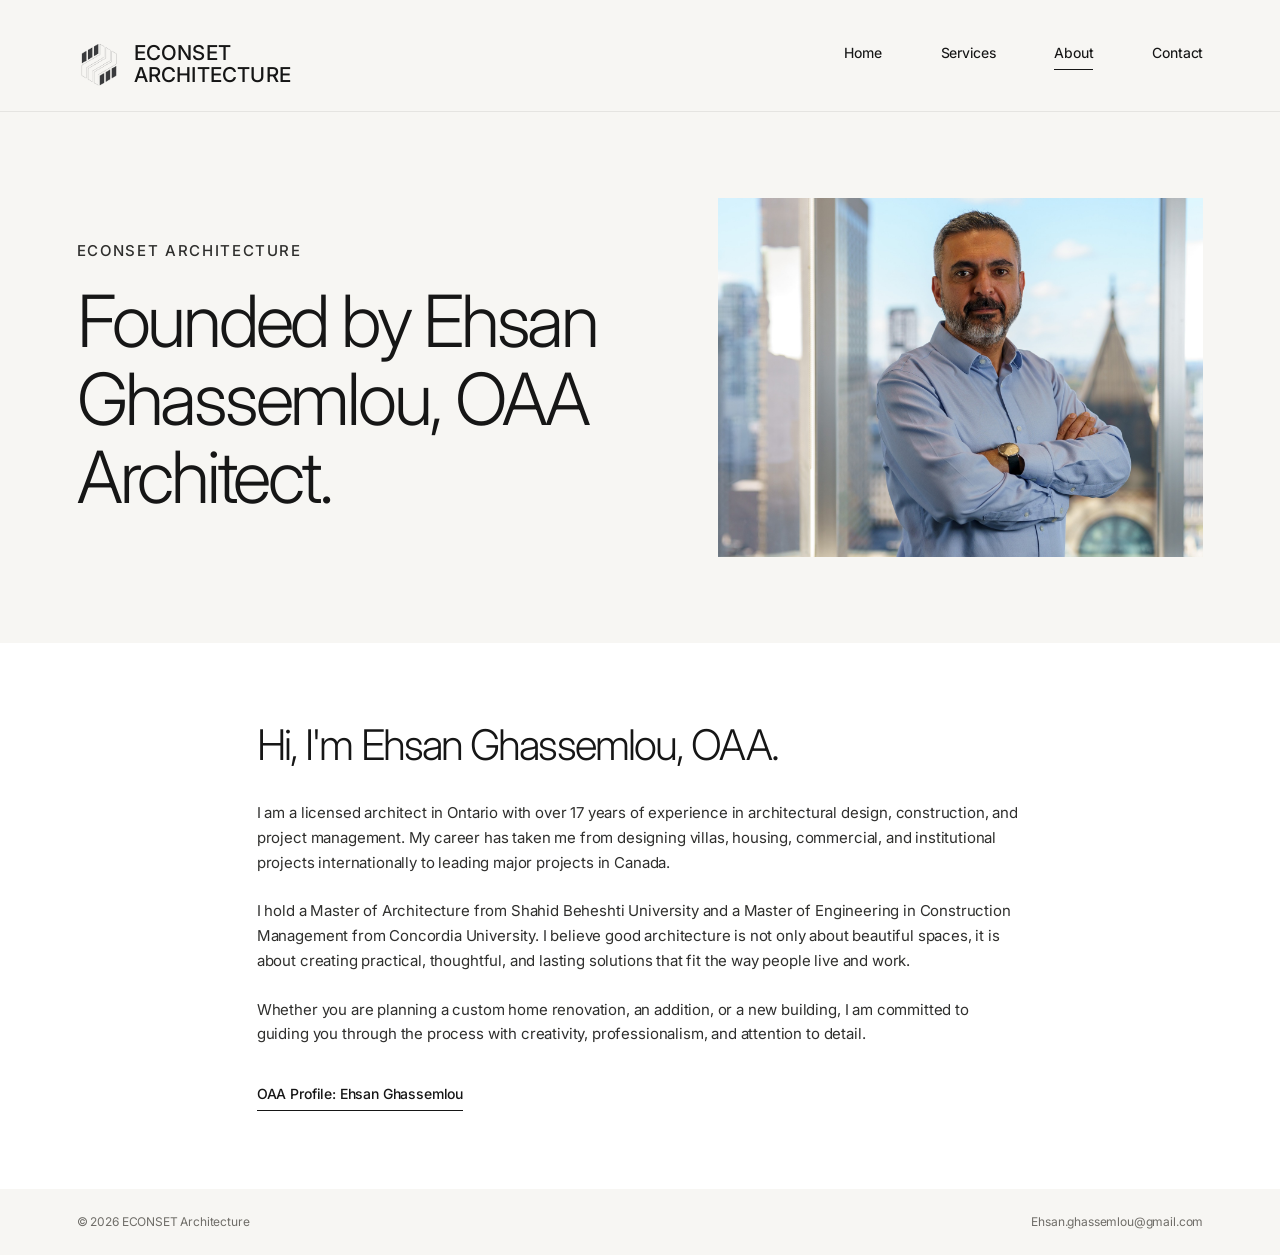
==== commit f71c2dd6: "Add ECONSET logo and refine services contact layout" ====
--- a/about.html
+++ b/about.html
@@ -10,7 +10,10 @@
   <body data-page="about">
     <div class="site-shell">
       <header class="site-header static-header">
-        <a class="logo" href="index.html" aria-label="ECONSET Architecture home">ECONSET<br />ARCHITECTURE</a>
+        <a class="logo" href="index.html" aria-label="ECONSET Architecture home">
+          <img src="assets/econset-logo-icon.png" alt="" />
+          <span>ECONSET<br />ARCHITECTURE</span>
+        </a>
         <nav class="nav" aria-label="Primary navigation" data-nav>
           <a href="index.html" data-nav-link="home">Home</a>
           <a href="services.html" data-nav-link="services">Services</a>
--- a/styles.css
+++ b/styles.css
@@ -65,11 +65,19 @@
 }
 
 .logo {
+  display: inline-flex;
+  align-items: center;
+  gap: 12px;
   font-size: clamp(18px, 1.6vw, 23px);
   font-weight: 500;
   line-height: 1.08;
   letter-spacing: 0.01em;
   text-transform: uppercase;
+}
+.logo img {
+  width: clamp(34px, 3.5vw, 46px);
+  height: clamp(34px, 3.5vw, 46px);
+  object-fit: contain;
 }
 
 .nav {
@@ -251,10 +259,10 @@
   height: 100%;
   min-height: 420px;
   background:
-    linear-gradient(rgba(0,0,0,0.15), rgba(0,0,0,0.25)),
+    linear-gradient(rgba(0,0,0,0.08), rgba(0,0,0,0.16)),
     url("assets/courtyard.jpg");
   background-size: cover;
-  background-position: center;
+  background-position: center left;
 }
 .cta-content { max-width: 470px; padding: 70px var(--section-x); }
 .cta .section-label { color: rgba(255,255,255,0.74); }
@@ -284,6 +292,10 @@
   object-fit: cover;
   object-position: center;
 }
+.contact-hero img {
+  aspect-ratio: 1.18 / 1;
+  object-position: center;
+}
 .about-founder img { object-position: center; }
 
 .service-list { display: grid; border-top: 1px solid var(--color-line); }
@@ -307,7 +319,7 @@
 }
 .process-list span { color: var(--color-muted); font-size: 22px; font-weight: 300; }
 .process-list h2 { margin: 0; font-size: clamp(23px, 2.6vw, 34px); }
-.process-copy { max-width: 760px; margin-top: 42px; margin-left: auto; }
+.process-copy { max-width: 760px; margin-top: 12px; margin-bottom: 42px; }
 
 .narrative {
   max-width: 920px;
@@ -324,12 +336,41 @@
 .contact-grid {
   display: grid;
   grid-template-columns: minmax(280px, 0.65fr) minmax(360px, 1fr);
-  gap: clamp(42px, 8vw, 118px);
+  gap: 0;
+  align-items: stretch;
   border-top: 1px solid var(--color-line);
 }
-.contact-details { display: grid; align-content: start; gap: 18px; font-size: clamp(18px, 2vw, 24px); font-weight: 300; }
+.contact-details {
+  display: grid;
+  align-content: start;
+  gap: 20px;
+  padding-right: clamp(34px, 6vw, 78px);
+  font-size: clamp(17px, 1.6vw, 21px);
+  font-weight: 300;
+}
+.contact-form {
+  display: grid;
+  gap: 20px;
+  padding-left: clamp(34px, 6vw, 78px);
+  border-left: 1px solid var(--color-line);
+}
+.contact-item {
+  display: grid;
+  grid-template-columns: 24px minmax(0, 1fr);
+  gap: 16px;
+  align-items: start;
+}
+.contact-item svg {
+  width: 21px;
+  height: 21px;
+  margin-top: 5px;
+  fill: none;
+  stroke: currentColor;
+  stroke-width: 1.45;
+  stroke-linecap: round;
+  stroke-linejoin: round;
+}
 .contact-details .button { margin-top: 18px; width: fit-content; }
-.contact-form { display: grid; gap: 20px; }
 .contact-form label { display: grid; gap: 8px; color: var(--color-muted); font-size: 12px; font-weight: 500; letter-spacing: 0.08em; text-transform: uppercase; }
 .contact-form input, .contact-form textarea {
   width: 100%;
@@ -380,7 +421,8 @@
   .nav.is-open { transform: translateY(0); }
   .nav a { width: fit-content; padding: 12px 0 5px; }
   .menu-button { display: block; }
-  .logo { font-size: 14px; }
+  .logo { gap: 9px; font-size: 14px; }
+  .logo img { width: 30px; height: 30px; }
   .hero {
     min-height: 760px;
     padding: 142px 28px 64px;
@@ -403,6 +445,8 @@
   .process-list article { grid-template-columns: 1fr; gap: 8px; }
   .cta-image { min-height: 300px; }
   .cta-content { padding: 48px 28px 58px; }
+  .contact-details { padding-right: 0; }
+  .contact-form { padding-left: 0; padding-top: 34px; border-left: 0; border-top: 1px solid var(--color-line); }
   .contact-form .button, .contact-details .button { width: 100%; }
   .site-footer { flex-direction: column; padding: 22px 28px; }
 }
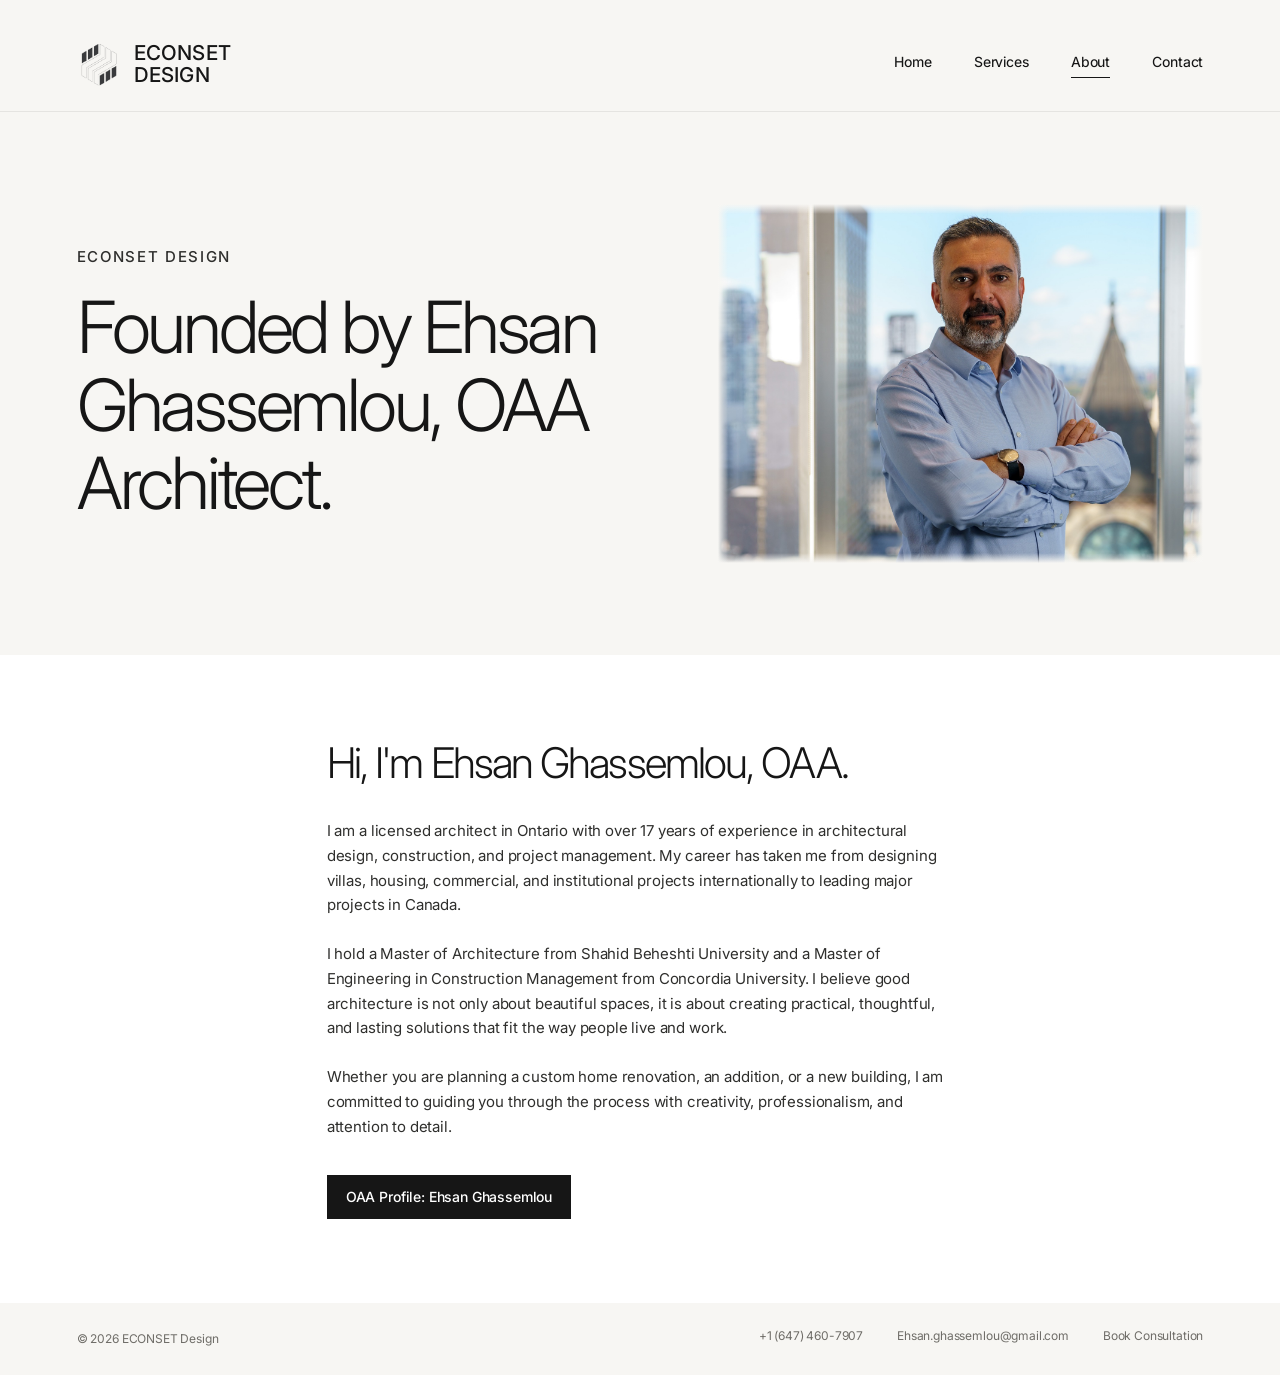
==== commit ccd039d4: "Update ECONSET branding and contact layout" ====
--- a/about.html
+++ b/about.html
@@ -3,69 +3,17 @@
   <head>
     <meta charset="utf-8" />
     <meta name="viewport" content="width=device-width, initial-scale=1" />
-    <meta name="description" content="Meet Ehsan Ghassemlou, OAA Architect, founder of ECONSET Architecture." />
-    <title>About | ECONSET Architecture</title>
+    <meta name="description" content="Meet Ehsan Ghassemlou, OAA Architect, founder of ECONSET Design." />
+    <title>About | ECONSET Design</title>
     <link rel="stylesheet" href="styles.css" />
   </head>
   <body data-page="about">
     <div class="site-shell">
-      <header class="site-header static-header">
-        <a class="logo" href="index.html" aria-label="ECONSET Architecture home">
-          <img src="assets/econset-logo-icon.png" alt="" />
-          <span>ECONSET<br />ARCHITECTURE</span>
-        </a>
-        <nav class="nav" aria-label="Primary navigation" data-nav>
-          <a href="index.html" data-nav-link="home">Home</a>
-          <a href="services.html" data-nav-link="services">Services</a>
-          <a href="about.html" data-nav-link="about">About</a>
-          <a href="contact.html" data-nav-link="contact">Contact</a>
-        </nav>
-        <button class="menu-button" type="button" aria-label="Open menu" aria-expanded="false" data-menu-button>
-          <span></span><span></span>
-        </button>
-      </header>
-
-      <main>
-        <section class="page-hero two-col-hero about-founder">
-          <div>
-            <p class="section-label">ECONSET Architecture</p>
-            <h1>Founded by Ehsan Ghassemlou, OAA Architect.</h1>
-          </div>
-          <img src="assets/ehsan-ghassemlou.jpg" alt="Ehsan Ghassemlou, OAA Architect" />
-        </section>
-
-        <section class="section narrative">
-          <h2>Hi, I'm Ehsan Ghassemlou, OAA.</h2>
-          <p>
-            I am a licensed architect in Ontario with over 17 years of experience in architectural design, construction,
-            and project management. My career has taken me from designing villas, housing, commercial, and institutional
-            projects internationally to leading major projects in Canada.
-          </p>
-          <p>
-            I hold a Master of Architecture from Shahid Beheshti University and a Master of Engineering in Construction
-            Management from Concordia University. I believe good architecture is not only about beautiful spaces, it is
-            about creating practical, thoughtful, and lasting solutions that fit the way people live and work.
-          </p>
-          <p>
-            Whether you are planning a custom home renovation, an addition, or a new building, I am committed to guiding
-            you through the process with creativity, professionalism, and attention to detail.
-          </p>
-          <a
-            class="text-link"
-            href="https://oaa.on.ca/oaa-directory/search-architects/search-architects-detail/EhsanGhassemlou"
-            target="_blank"
-            rel="noreferrer"
-          >
-            OAA Profile: Ehsan Ghassemlou
-          </a>
-        </section>
-      </main>
-
-      <footer class="site-footer">
-        <p>&copy; 2026 ECONSET Architecture</p>
-        <a href="mailto:Ehsan.ghassemlou@gmail.com">Ehsan.ghassemlou@gmail.com</a>
-      </footer>
+      <header data-site-header></header>
+      <main data-page-content></main>
+      <footer data-site-footer></footer>
     </div>
+    <script src="site-data.js"></script>
     <script src="script.js"></script>
   </body>
 </html>
--- a/styles.css
+++ b/styles.css
@@ -16,6 +16,7 @@
   --page-max: 1280px;
   --section-x: clamp(24px, 6vw, 78px);
   --transition: 180ms ease;
+  --ease-luxe: cubic-bezier(0.16, 1, 0.3, 1);
 }
 
 * { box-sizing: border-box; }
@@ -29,10 +30,14 @@
   line-height: 1.55;
   letter-spacing: -0.01em;
 }
+body.is-ready main {
+  animation: pageFadeUp 620ms var(--ease-luxe) both;
+}
 body.menu-open { overflow: hidden; }
 img { max-width: 100%; display: block; }
 a { color: inherit; text-decoration: none; }
 p, h1, h2, h3 { margin: 0; }
+p, h1, h2, h3, a, span { overflow-wrap: break-word; }
 
 .site-shell {
   width: min(100%, var(--page-max));
@@ -49,7 +54,7 @@
   width: min(100%, var(--page-max));
   transform: translateX(-50%);
   display: flex;
-  align-items: flex-start;
+  align-items: center;
   justify-content: space-between;
   padding: 42px var(--section-x) 0;
 }
@@ -83,17 +88,29 @@
 .nav {
   display: flex;
   align-items: center;
-  gap: clamp(34px, 4.6vw, 64px);
+  gap: clamp(24px, 3.3vw, 48px);
   font-size: 14px;
   font-weight: 450;
 }
 .nav a {
+  position: relative;
   padding-bottom: 5px;
-  border-bottom: 1px solid transparent;
-  transition: border-color var(--transition), opacity var(--transition);
-}
-.nav a:hover, .nav a.is-active { border-color: currentColor; }
-
+  border-bottom: 0;
+  transition: opacity var(--transition);
+}
+.nav a::after {
+  content: "";
+  position: absolute;
+  right: 0;
+  bottom: 0;
+  left: 0;
+  height: 1px;
+  background: currentColor;
+  transform: scaleX(0);
+  transform-origin: left;
+  transition: transform 420ms var(--ease-luxe);
+}
+.nav a:hover::after, .nav a.is-active::after { transform: scaleX(1); }
 .menu-button {
   display: none;
   width: 28px;
@@ -112,7 +129,7 @@
 .hero {
   position: relative;
   min-height: 800px;
-  padding: 188px var(--section-x) 110px;
+  padding: 180px var(--section-x) 116px;
   display: grid;
   align-items: center;
   isolation: isolate;
@@ -126,7 +143,10 @@
     linear-gradient(90deg, rgba(247,246,243,0.97) 0%, rgba(247,246,243,0.86) 28%, rgba(247,246,243,0.18) 58%, rgba(247,246,243,0) 100%),
     url("assets/hero-exterior.jpg");
   background-size: cover;
-  background-position: center right;
+  background-position: calc(100% + 90px) center;
+  background-repeat: no-repeat;
+  transform: scale(1);
+  animation: imageSettle 720ms var(--ease-luxe) both;
 }
 .hero::after {
   content: "";
@@ -136,7 +156,15 @@
   z-index: -1;
   background: linear-gradient(0deg, rgba(247,246,243,0.52), transparent);
 }
-.hero-content { max-width: 470px; }
+.hero-content { width: 100%; max-width: 500px; }
+.hero-content, .page-hero > div, .body-copy, .contact-details, .contact-form { min-width: 0; }
+.hero-content > *, .page-hero > div > * {
+  animation: softRise 680ms var(--ease-luxe) both;
+}
+.hero-content > :nth-child(1), .page-hero > div > :nth-child(1) { animation-delay: 80ms; }
+.hero-content > :nth-child(2), .page-hero > div > :nth-child(2) { animation-delay: 180ms; }
+.hero-content > :nth-child(3), .page-hero > div > :nth-child(3) { animation-delay: 300ms; }
+.hero-content > :nth-child(4), .page-hero > div > :nth-child(4) { animation-delay: 420ms; }
 .hero h1 {
   margin: 0 0 34px;
   max-width: 610px;
@@ -163,20 +191,21 @@
   display: inline-flex;
   align-items: center;
   justify-content: center;
-  min-height: 44px;
-  padding: 0 26px;
+  min-height: 48px;
+  padding: 0 28px;
   border: 1px solid var(--color-ink);
   background: var(--color-ink);
   color: var(--color-white);
   font-size: 14px;
   font-weight: 500;
-  transition: background var(--transition), color var(--transition), border-color var(--transition);
-}
-.button:hover { background: transparent; color: var(--color-ink); }
+  line-height: 1;
+  transition: background var(--transition), color var(--transition), border-color var(--transition), transform var(--transition);
+}
+.button:hover { background: transparent; color: var(--color-ink); transform: translateY(-1px); }
 .button-outline { background: transparent; color: var(--color-white); border-color: rgba(255,255,255,0.85); }
 .button-outline:hover { background: var(--color-white); color: var(--color-ink); }
 
-.section { padding: 78px var(--section-x); }
+.section { padding: 84px var(--section-x); }
 .section-label {
   margin: 0 0 18px;
   color: var(--color-muted);
@@ -195,7 +224,7 @@
   line-height: 1.14;
 }
 h3 { font-size: 16px; font-weight: 500; }
-.body-copy { display: grid; gap: 20px; }
+.body-copy { display: grid; gap: 22px; max-width: 720px; }
 .body-copy p, .page-hero p, .about-strip p, .process-grid p, .service-list p, .process-list p, .narrative p, .contact-details {
   color: var(--color-ink-soft);
   font-size: 15px;
@@ -210,11 +239,15 @@
   font-size: 14px;
   font-weight: 500;
 }
+.section-kicker {
+  max-width: 720px;
+  margin-bottom: 34px;
+}
 
 .intro-grid, .about-strip {
   display: grid;
-  grid-template-columns: minmax(260px, 0.72fr) minmax(420px, 1.45fr);
-  gap: clamp(56px, 9vw, 150px);
+  grid-template-columns: minmax(280px, 0.78fr) minmax(420px, 1.22fr);
+  gap: clamp(52px, 8vw, 120px);
   align-items: start;
 }
 .about-strip img {
@@ -248,32 +281,31 @@
 .process-grid h3 { margin-bottom: 14px; }
 
 .cta {
-  min-height: 420px;
+  min-height: 500px;
   display: grid;
   grid-template-columns: 0.55fr 0.45fr;
   align-items: center;
   color: var(--color-white);
-  background: var(--color-ink);
-}
-.cta-image {
-  height: 100%;
-  min-height: 420px;
   background:
-    linear-gradient(rgba(0,0,0,0.08), rgba(0,0,0,0.16)),
+    linear-gradient(90deg, rgba(0,0,0,0.02) 0%, rgba(0,0,0,0.08) 40%, rgba(0,0,0,0.76) 100%),
     url("assets/courtyard.jpg");
   background-size: cover;
-  background-position: center left;
-}
-.cta-content { max-width: 470px; padding: 70px var(--section-x); }
+  background-position: left bottom;
+  background-repeat: no-repeat;
+}
+.cta-image {
+  display: none;
+}
+.cta-content { max-width: 470px; padding: 70px var(--section-x); grid-column: 2; }
 .cta .section-label { color: rgba(255,255,255,0.74); }
 .cta p { max-width: 330px; margin-bottom: 28px; color: rgba(255,255,255,0.84); }
 
 .page-hero {
-  min-height: 430px;
+  min-height: 450px;
   display: grid;
   align-content: center;
   gap: 24px;
-  padding: 86px var(--section-x);
+  padding: 92px var(--section-x);
   background: var(--color-paper);
 }
 .page-hero h1 {
@@ -285,49 +317,132 @@
   grid-template-columns: minmax(0, 0.82fr) minmax(330px, 0.72fr);
   align-items: center;
   gap: clamp(40px, 7vw, 90px);
+}
+.services-hero p {
+  margin-top: 24px;
 }
 .two-col-hero img, .contact-hero img {
   width: 100%;
   aspect-ratio: 1.35 / 1;
   object-fit: cover;
   object-position: center;
+  animation: imageSettle 720ms var(--ease-luxe) 120ms both;
+  transition: transform 1800ms var(--ease-luxe);
+}
+.two-col-hero:hover img { transform: scale(1.02); }
+.image-edge-fade {
+  position: relative;
+  width: 100%;
+  background: var(--color-paper);
+  overflow: hidden;
+}
+.image-edge-fade::after {
+  content: "";
+  position: absolute;
+  inset: 0;
+  pointer-events: none;
+  background:
+    linear-gradient(to right, var(--color-paper), rgba(247,246,243,0) 10px, rgba(247,246,243,0) calc(100% - 10px), var(--color-paper)),
+    linear-gradient(to bottom, var(--color-paper), rgba(247,246,243,0) 10px, rgba(247,246,243,0) calc(100% - 10px), var(--color-paper));
+}
+.image-edge-fade img {
+  width: 100%;
 }
 .contact-hero img {
   aspect-ratio: 1.18 / 1;
   object-position: center;
 }
+.contact-hero {
+  position: relative;
+  min-height: 520px;
+  isolation: isolate;
+  overflow: hidden;
+}
+.contact-hero::before {
+  content: "";
+  position: absolute;
+  inset: 0;
+  z-index: -1;
+  background:
+    linear-gradient(90deg, rgba(247,246,243,0.98) 0%, rgba(247,246,243,0.86) 42%, rgba(247,246,243,0.24) 66%, rgba(247,246,243,0) 100%),
+    url("assets/contact-exterior.jpg");
+  background-size: cover;
+  background-position: right center;
+  background-repeat: no-repeat;
+  animation: imageSettle 720ms var(--ease-luxe) 120ms both;
+}
+.contact-hero > div {
+  max-width: 520px;
+}
+.contact-hero h1 {
+  margin-bottom: 24px;
+}
+.contact-hero img {
+  display: none;
+}
 .about-founder img { object-position: center; }
 
-.service-list { display: grid; border-top: 1px solid var(--color-line); }
+.service-list { display: grid; gap: 0; border-top: 1px solid var(--color-line); }
 .service-list article {
   display: grid;
   grid-template-columns: minmax(280px, 0.7fr) minmax(320px, 1fr);
   gap: clamp(28px, 7vw, 96px);
-  padding: 34px 0;
+  padding: 38px clamp(0px, 1.4vw, 18px);
   border-bottom: 1px solid var(--color-line);
-}
+  transition: background-color var(--transition);
+}
+.service-list article:hover { background: rgba(212, 204, 194, 0.16); }
 .service-list h2 { margin: 0; font-size: clamp(24px, 2.6vw, 34px); }
 
-.process-list { display: grid; margin-top: 34px; border-top: 1px solid var(--color-line); }
+.process-list {
+  display: grid;
+  grid-template-columns: repeat(5, 1fr);
+  margin-top: 34px;
+  border-top: 1px solid var(--color-line);
+  border-bottom: 1px solid var(--color-line);
+}
 .process-list article {
   display: grid;
-  grid-template-columns: 88px minmax(0, 1fr);
-  gap: 34px;
-  align-items: baseline;
-  padding: 28px 0;
-  border-bottom: 1px solid var(--color-line);
-}
+  grid-template-columns: 1fr;
+  gap: 28px;
+  align-content: start;
+  min-height: 210px;
+  padding: 30px clamp(20px, 2.5vw, 32px);
+}
+.process-list article + article { border-left: 1px solid var(--color-line); }
 .process-list span { color: var(--color-muted); font-size: 22px; font-weight: 300; }
-.process-list h2 { margin: 0; font-size: clamp(23px, 2.6vw, 34px); }
-.process-copy { max-width: 760px; margin-top: 12px; margin-bottom: 42px; }
+.process-list h2 { margin: 0; font-size: clamp(19px, 2vw, 25px); line-height: 1.22; }
+.process-copy {
+  max-width: 780px;
+  margin: 12px auto 42px;
+  text-align: center;
+}
+.process-heading {
+  margin-bottom: 24px;
+  font-size: clamp(38px, 5vw, 66px);
+}
 
 .narrative {
-  max-width: 920px;
+  max-width: 780px;
   display: grid;
   gap: 24px;
   margin: 0 auto;
 }
 .narrative h2 { margin-bottom: 8px; }
+.profile-link {
+  min-height: 44px;
+  padding: 0 18px;
+  border: 1px solid var(--color-ink);
+  align-items: center;
+  background: var(--color-ink);
+  color: var(--color-white);
+  transition: background var(--transition), color var(--transition), border-color var(--transition), transform var(--transition);
+}
+.profile-link:hover {
+  background: transparent;
+  color: var(--color-ink);
+  transform: translateY(-1px);
+}
 
 .contact-hero {
   grid-template-columns: minmax(0, 0.82fr) minmax(320px, 0.7fr);
@@ -335,7 +450,7 @@
 }
 .contact-grid {
   display: grid;
-  grid-template-columns: minmax(280px, 0.65fr) minmax(360px, 1fr);
+  grid-template-columns: repeat(2, minmax(0, 1fr));
   gap: 0;
   align-items: stretch;
   border-top: 1px solid var(--color-line);
@@ -343,16 +458,23 @@
 .contact-details {
   display: grid;
   align-content: start;
-  gap: 20px;
+  gap: 22px;
   padding-right: clamp(34px, 6vw, 78px);
-  font-size: clamp(17px, 1.6vw, 21px);
+  font-size: clamp(16px, 1.35vw, 18px);
   font-weight: 300;
 }
 .contact-form {
   display: grid;
-  gap: 20px;
+  grid-template-columns: repeat(2, minmax(0, 1fr));
+  gap: 22px 24px;
   padding-left: clamp(34px, 6vw, 78px);
   border-left: 1px solid var(--color-line);
+  font-size: clamp(16px, 1.35vw, 18px);
+}
+.contact-form label:has(textarea),
+.form-helper,
+.contact-form .button {
+  grid-column: 1 / -1;
 }
 .contact-item {
   display: grid;
@@ -371,7 +493,7 @@
   stroke-linejoin: round;
 }
 .contact-details .button { margin-top: 18px; width: fit-content; }
-.contact-form label { display: grid; gap: 8px; color: var(--color-muted); font-size: 12px; font-weight: 500; letter-spacing: 0.08em; text-transform: uppercase; }
+.contact-form label { display: grid; gap: 8px; color: var(--color-muted); font-size: inherit; font-weight: 500; letter-spacing: 0.08em; text-transform: uppercase; }
 .contact-form input, .contact-form textarea {
   width: 100%;
   border: 0;
@@ -380,14 +502,23 @@
   color: var(--color-ink);
   font: inherit;
   outline: none;
-  padding: 12px 0;
-}
+  padding: 14px 0;
+  min-height: 48px;
+}
+.contact-form textarea { min-height: 128px; }
 .contact-form textarea { resize: vertical; }
 .contact-form input:focus, .contact-form textarea:focus { border-color: var(--color-ink); }
 .contact-form .button { width: fit-content; margin-top: 12px; cursor: pointer; }
+.form-helper {
+  max-width: 460px;
+  color: var(--color-muted);
+  font-size: 13px;
+  line-height: 1.55;
+}
 
 .site-footer {
   display: flex;
+  align-items: center;
   justify-content: space-between;
   gap: 24px;
   padding: 24px var(--section-x);
@@ -395,24 +526,79 @@
   background: var(--color-paper);
   font-size: 12px;
 }
+.footer-links {
+  display: flex;
+  align-items: center;
+  gap: clamp(16px, 3vw, 34px);
+  flex-wrap: wrap;
+}
+.footer-links a {
+  padding-bottom: 4px;
+  border-bottom: 1px solid transparent;
+}
+.footer-links a:hover { border-color: currentColor; }
+
+.reveal {
+  opacity: 0;
+  transform: translateY(14px);
+  transition: opacity 680ms var(--ease-luxe), transform 680ms var(--ease-luxe);
+}
+.reveal.is-visible {
+  opacity: 1;
+  transform: translateY(0);
+}
+
+@keyframes pageFadeUp {
+  from {
+    opacity: 0;
+    transform: translateY(10px);
+  }
+  to {
+    opacity: 1;
+    transform: translateY(0);
+  }
+}
+
+@keyframes softRise {
+  from {
+    opacity: 0;
+    transform: translateY(10px);
+  }
+  to {
+    opacity: 1;
+    transform: translateY(0);
+  }
+}
+
+@keyframes imageSettle {
+  from {
+    opacity: 0;
+    transform: scale(1.02);
+  }
+  to {
+    opacity: 1;
+    transform: scale(1);
+  }
+}
 
 @media (max-width: 860px) {
   .site-header, .static-header {
     position: fixed;
     align-items: center;
-    padding: 22px 24px;
-    background: rgba(247,246,243,0.92);
+    padding: 13px 20px;
+    background: rgba(247,246,243,0.98);
     backdrop-filter: blur(14px);
     box-shadow: 0 1px 0 rgba(22,22,22,0.06);
   }
+  body:not([data-page="home"]) main { padding-top: 58px; }
   .nav {
     position: fixed;
-    top: 68px;
+    top: 56px;
     right: 0;
     left: 0;
     display: grid;
     gap: 0;
-    padding: 8px 24px 22px;
+    padding: 6px 20px 16px;
     background: rgba(247,246,243,0.98);
     border-top: 1px solid rgba(22,22,22,0.08);
     transform: translateY(-125%);
@@ -421,38 +607,95 @@
   .nav.is-open { transform: translateY(0); }
   .nav a { width: fit-content; padding: 12px 0 5px; }
   .menu-button { display: block; }
-  .logo { gap: 9px; font-size: 14px; }
-  .logo img { width: 30px; height: 30px; }
+  .logo { gap: 8px; font-size: 12px; }
+  .logo img { width: 25px; height: 25px; }
   .hero {
-    min-height: 760px;
-    padding: 142px 28px 64px;
+    min-height: 700px;
+    padding: 118px 28px 58px;
     align-items: end;
   }
+  .hero-content { max-width: 334px; }
   .hero::before {
     background:
       linear-gradient(180deg, rgba(247,246,243,0.90) 0%, rgba(247,246,243,0.78) 35%, rgba(247,246,243,0.28) 72%, rgba(247,246,243,0.82) 100%),
       url("assets/hero-exterior.jpg");
-    background-position: center;
-  }
-  .hero h1 { font-size: clamp(40px, 13vw, 56px); margin-bottom: 24px; }
-  .hero p { font-size: 14px; max-width: 320px; }
-  .section, .page-hero { padding: 56px 28px; }
+    background-size: cover;
+    background-position: calc(100% + 90px) center;
+    background-repeat: no-repeat;
+  }
+  .hero h1 { font-size: clamp(34px, 11vw, 46px); margin-bottom: 22px; }
+  .hero p { font-size: 14px; max-width: 330px; }
+  .page-hero h1 { font-size: clamp(34px, 10.5vw, 48px); }
+  .contact-hero { min-height: 560px; align-content: end; }
+  .contact-hero::before {
+    background:
+      linear-gradient(180deg, rgba(247,246,243,0.92) 0%, rgba(247,246,243,0.76) 48%, rgba(247,246,243,0.34) 72%, rgba(247,246,243,0.90) 100%),
+      url("assets/contact-exterior.jpg");
+    background-size: cover;
+    background-position: right center;
+    background-repeat: no-repeat;
+  }
+  .contact-hero h1,
+  .contact-hero p { max-width: 330px; }
+  h2 { font-size: clamp(26px, 7.2vw, 36px); }
+  .section, .page-hero { padding: 52px 28px; }
   .intro-grid, .about-strip, .two-col-hero, .contact-hero, .contact-grid, .service-list article, .cta { grid-template-columns: 1fr; }
   .about-strip { gap: 36px; }
-  .about-strip img, .two-col-hero img, .contact-hero img { order: -1; aspect-ratio: 1.35 / 1; }
+  .about-strip img, .two-col-hero img { order: -1; aspect-ratio: 1.35 / 1; }
+  .process-list { grid-template-columns: 1fr; }
+  .process-list article + article {
+    border-left: 0;
+    border-top: 1px solid var(--color-line);
+  }
+  .service-list article { gap: 14px; padding: 28px 0; }
   .process-grid { grid-template-columns: 1fr; gap: 28px; }
   .process-grid article, .process-grid article + article { padding: 0 0 26px; border-left: 0; border-bottom: 1px solid var(--color-line); }
-  .process-list article { grid-template-columns: 1fr; gap: 8px; }
-  .cta-image { min-height: 300px; }
-  .cta-content { padding: 48px 28px 58px; }
+  .process-list article { min-height: 0; padding: 24px 0; gap: 12px; }
+  .cta {
+    min-height: 420px;
+    background:
+      linear-gradient(180deg, rgba(0,0,0,0.08) 0%, rgba(0,0,0,0.40) 46%, rgba(0,0,0,0.78) 100%),
+      url("assets/courtyard.jpg");
+    background-size: cover;
+    background-position: left bottom;
+    background-repeat: no-repeat;
+  }
+  .cta-image { display: none; }
+  .cta-content { grid-column: 1; padding: 48px 28px 58px; }
   .contact-details { padding-right: 0; }
-  .contact-form { padding-left: 0; padding-top: 34px; border-left: 0; border-top: 1px solid var(--color-line); }
+  .contact-form { grid-template-columns: 1fr; padding-left: 0; padding-top: 34px; border-left: 0; border-top: 1px solid var(--color-line); }
   .contact-form .button, .contact-details .button { width: 100%; }
-  .site-footer { flex-direction: column; padding: 22px 28px; }
+  .site-footer { flex-direction: column; align-items: flex-start; padding: 22px 28px; }
+  .footer-links { display: grid; gap: 10px; }
+}
+
+@media (prefers-reduced-motion: reduce) {
+  *,
+  *::before,
+  *::after {
+    animation-duration: 0.01ms !important;
+    animation-iteration-count: 1 !important;
+    scroll-behavior: auto !important;
+    transition-duration: 0.01ms !important;
+  }
+  body.is-ready main,
+  .hero-content > *,
+  .hero::before,
+  .page-hero > div > *,
+  .contact-hero::before,
+  .two-col-hero img,
+  .contact-hero img {
+    animation: none !important;
+  }
+  .reveal {
+    opacity: 1 !important;
+    transform: none !important;
+  }
 }
 
 @media (max-width: 480px) {
   body { font-size: 15px; }
-  .hero { min-height: 690px; }
-  .button { width: auto; min-height: 42px; padding-inline: 22px; font-size: 13px; }
-}
+  .hero { min-height: 660px; }
+  .button { width: auto; min-height: 46px; padding-inline: 22px; font-size: 13px; }
+  .section, .page-hero { padding-left: 22px; padding-right: 22px; }
+}
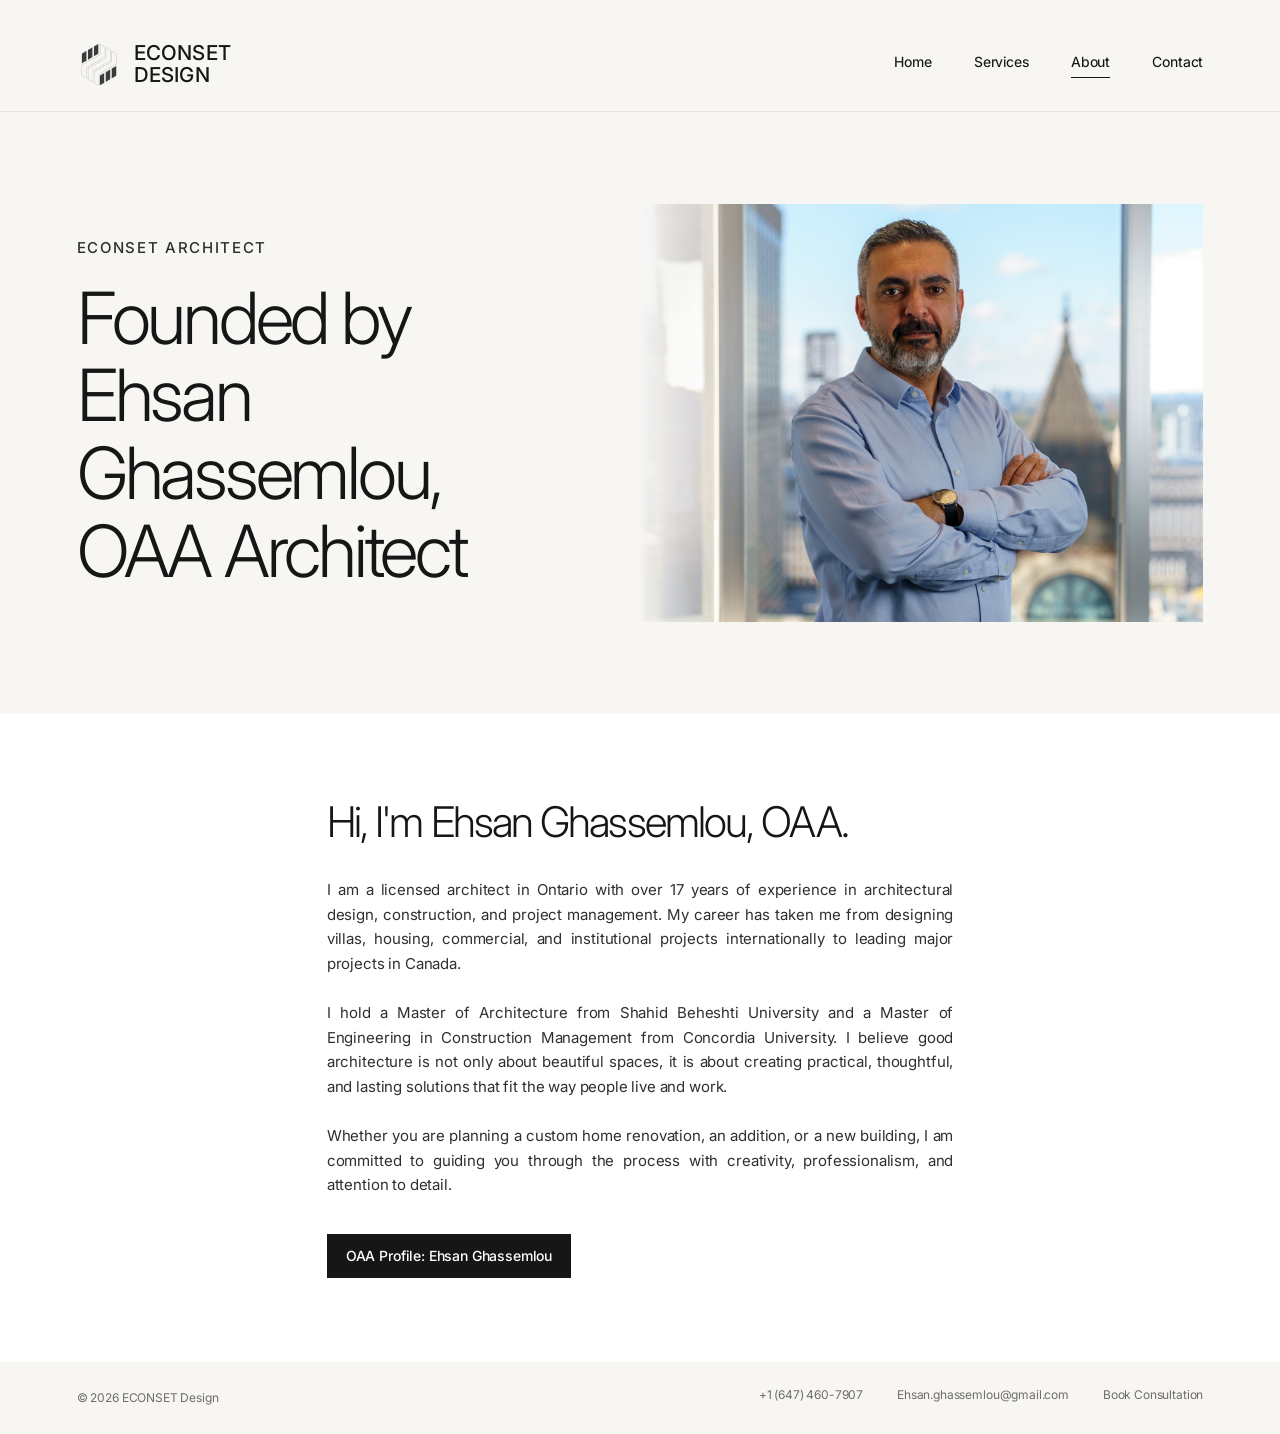
==== commit ac58b3cb: "Refine mobile layout and restore page content" ====
--- a/about.html
+++ b/about.html
@@ -10,10 +10,27 @@
   <body data-page="about">
     <div class="site-shell">
       <header data-site-header></header>
-      <main data-page-content></main>
+      <main data-page-content>
+        <section class="page-hero two-col-hero about-founder">
+          <div>
+            <p class="section-label">ECONSET Architect</p>
+            <h1>Founded by Ehsan Ghassemlou, OAA Architect</h1>
+          </div>
+          <img src="assets/ehsan-ghassemlou.jpg" alt="Ehsan Ghassemlou, OAA Architect" />
+        </section>
+
+        <section class="section narrative reveal">
+          <h2>Hi, I'm Ehsan Ghassemlou, OAA.</h2>
+          <p>I am a licensed architect in Ontario with over 17 years of experience in architectural design, construction, and project management. My career has taken me from designing villas, housing, commercial, and institutional projects internationally to leading major projects in Canada.</p>
+          <p>I hold a Master of Architecture from Shahid Beheshti University and a Master of Engineering in Construction Management from Concordia University. I believe good architecture is not only about beautiful spaces, it is about creating practical, thoughtful, and lasting solutions that fit the way people live and work.</p>
+          <p>Whether you are planning a custom home renovation, an addition, or a new building, I am committed to guiding you through the process with creativity, professionalism, and attention to detail.</p>
+          <a class="text-link profile-link" href="https://oaa.on.ca/oaa-directory/search-architects/search-architects-detail/EhsanGhassemlou" target="_blank" rel="noreferrer">
+            OAA Profile: Ehsan Ghassemlou
+          </a>
+        </section>
+      </main>
       <footer data-site-footer></footer>
     </div>
-    <script src="site-data.js"></script>
     <script src="script.js"></script>
   </body>
 </html>
--- a/styles.css
+++ b/styles.css
@@ -143,7 +143,7 @@
     linear-gradient(90deg, rgba(247,246,243,0.97) 0%, rgba(247,246,243,0.86) 28%, rgba(247,246,243,0.18) 58%, rgba(247,246,243,0) 100%),
     url("assets/hero-exterior.jpg");
   background-size: cover;
-  background-position: calc(100% + 90px) center;
+  background-position: 100% center;
   background-repeat: no-repeat;
   transform: scale(1);
   animation: imageSettle 720ms var(--ease-luxe) both;
@@ -415,11 +415,12 @@
 .process-copy {
   max-width: 780px;
   margin: 12px auto 42px;
-  text-align: center;
+  text-align: justify;
 }
 .process-heading {
   margin-bottom: 24px;
   font-size: clamp(38px, 5vw, 66px);
+  text-align: center;
 }
 
 .narrative {
@@ -429,6 +430,7 @@
   margin: 0 auto;
 }
 .narrative h2 { margin-bottom: 8px; }
+.narrative p { text-align: justify; }
 .profile-link {
   min-height: 44px;
   padding: 0 18px;
@@ -457,16 +459,22 @@
 }
 .contact-details {
   display: grid;
+  grid-template-rows: 1fr auto 1fr auto;
   align-content: start;
   gap: 22px;
   padding-right: clamp(34px, 6vw, 78px);
   font-size: clamp(16px, 1.35vw, 18px);
   font-weight: 300;
 }
+.contact-list {
+  display: grid;
+  gap: 22px;
+}
 .contact-form {
   display: grid;
-  grid-template-columns: repeat(2, minmax(0, 1fr));
-  gap: 22px 24px;
+  grid-template-columns: 1fr;
+  align-content: start;
+  gap: 12px;
   padding-left: clamp(34px, 6vw, 78px);
   border-left: 1px solid var(--color-line);
   font-size: clamp(16px, 1.35vw, 18px);
@@ -492,8 +500,8 @@
   stroke-linecap: round;
   stroke-linejoin: round;
 }
-.contact-details .button { margin-top: 18px; width: fit-content; }
-.contact-form label { display: grid; gap: 8px; color: var(--color-muted); font-size: inherit; font-weight: 500; letter-spacing: 0.08em; text-transform: uppercase; }
+.contact-details .button { align-self: end; width: fit-content; }
+.contact-form label { display: grid; gap: 4px; color: var(--color-muted); font-size: inherit; font-weight: 500; letter-spacing: 0.08em; text-transform: uppercase; }
 .contact-form input, .contact-form textarea {
   width: 100%;
   border: 0;
@@ -502,18 +510,52 @@
   color: var(--color-ink);
   font: inherit;
   outline: none;
-  padding: 14px 0;
-  min-height: 48px;
-}
-.contact-form textarea { min-height: 128px; }
+  padding: 8px 0;
+  min-height: 34px;
+}
+.contact-form textarea { height: 78px; min-height: 78px; }
 .contact-form textarea { resize: vertical; }
 .contact-form input:focus, .contact-form textarea:focus { border-color: var(--color-ink); }
-.contact-form .button { width: fit-content; margin-top: 12px; cursor: pointer; }
+.contact-form .button { width: fit-content; margin-top: 0; cursor: pointer; }
 .form-helper {
   max-width: 460px;
   color: var(--color-muted);
   font-size: 13px;
   line-height: 1.55;
+}
+
+@media (min-width: 861px) {
+  .contact-hero-copy span {
+    display: block;
+  }
+
+  .contact-hero-copy span:first-child {
+    white-space: nowrap;
+  }
+
+  .contact-details {
+    min-height: 610px;
+    grid-template-rows: 1fr auto 1fr auto;
+    align-content: stretch;
+  }
+
+  .contact-form label {
+    font-size: clamp(12px, 0.95vw, 14px);
+  }
+
+  .about-founder {
+    grid-template-columns: minmax(0, 0.72fr) minmax(430px, 0.86fr);
+  }
+
+  .about-founder img {
+    width: 100%;
+    aspect-ratio: 1.35 / 1;
+    justify-self: end;
+    object-fit: cover;
+    object-position: right center;
+    -webkit-mask-image: linear-gradient(90deg, transparent 0%, #000 18%, #000 100%);
+    mask-image: linear-gradient(90deg, transparent 0%, #000 18%, #000 100%);
+  }
 }
 
 .site-footer {
@@ -585,74 +627,120 @@
   .site-header, .static-header {
     position: fixed;
     align-items: center;
-    padding: 13px 20px;
-    background: rgba(247,246,243,0.98);
-    backdrop-filter: blur(14px);
-    box-shadow: 0 1px 0 rgba(22,22,22,0.06);
-  }
-  body:not([data-page="home"]) main { padding-top: 58px; }
+    padding: 9px 18px;
+    background: rgba(247,246,243,0.96);
+    backdrop-filter: blur(12px);
+    box-shadow: 0 1px 0 rgba(22,22,22,0.045);
+  }
+  body:not([data-page="home"]) main { padding-top: 52px; }
   .nav {
     position: fixed;
-    top: 56px;
+    top: 50px;
     right: 0;
     left: 0;
     display: grid;
     gap: 0;
-    padding: 6px 20px 16px;
-    background: rgba(247,246,243,0.98);
-    border-top: 1px solid rgba(22,22,22,0.08);
-    transform: translateY(-125%);
+    padding: 4px 18px 12px;
+    background: rgba(247,246,243,0.97);
+    border-top: 1px solid rgba(22,22,22,0.055);
+    transform: translateY(calc(-100% - 52px));
     transition: transform var(--transition);
   }
   .nav.is-open { transform: translateY(0); }
-  .nav a { width: fit-content; padding: 12px 0 5px; }
-  .menu-button { display: block; }
-  .logo { gap: 8px; font-size: 12px; }
-  .logo img { width: 25px; height: 25px; }
+  .nav a { width: fit-content; padding: 10px 0 5px; }
+  .menu-button {
+    display: flex;
+    flex-direction: column;
+    justify-content: center;
+    align-items: center;
+    gap: 4px;
+    width: 40px;
+    height: 40px;
+    margin-right: -8px;
+  }
+  .menu-button span {
+    width: 22px;
+    margin: 0;
+    transform-origin: center;
+    transition: transform var(--transition), opacity var(--transition);
+  }
+  body.menu-open .menu-button span:first-child { transform: translateY(2.5px) rotate(38deg); }
+  body.menu-open .menu-button span:last-child { transform: translateY(-2.5px) rotate(-38deg); }
+  .logo { gap: 7px; font-size: 11px; }
+  .logo img { width: 22px; height: 22px; }
   .hero {
-    min-height: 700px;
-    padding: 118px 28px 58px;
+    min-height: 620px;
+    padding: 96px 26px 48px;
     align-items: end;
   }
-  .hero-content { max-width: 334px; }
+  .hero-content { max-width: 336px; }
   .hero::before {
     background:
-      linear-gradient(180deg, rgba(247,246,243,0.90) 0%, rgba(247,246,243,0.78) 35%, rgba(247,246,243,0.28) 72%, rgba(247,246,243,0.82) 100%),
+      linear-gradient(180deg, rgba(247,246,243,0.88) 0%, rgba(247,246,243,0.72) 32%, rgba(247,246,243,0.20) 72%, rgba(247,246,243,0.84) 100%),
       url("assets/hero-exterior.jpg");
     background-size: cover;
-    background-position: calc(100% + 90px) center;
+    background-position: 82% center;
     background-repeat: no-repeat;
-  }
-  .hero h1 { font-size: clamp(34px, 11vw, 46px); margin-bottom: 22px; }
-  .hero p { font-size: 14px; max-width: 330px; }
+    filter: saturate(0.72);
+  }
+  .hero h1 { font-size: clamp(33px, 10.4vw, 44px); margin-bottom: 18px; line-height: 1.07; }
+  .hero p { max-width: 330px; margin-bottom: 22px; font-size: 14px; line-height: 1.6; }
+  .hero-note { padding-top: 12px; }
   .page-hero h1 { font-size: clamp(34px, 10.5vw, 48px); }
-  .contact-hero { min-height: 560px; align-content: end; }
+  .contact-hero {
+    min-height: 430px;
+    align-content: start;
+    padding-top: 76px;
+  }
   .contact-hero::before {
     background:
-      linear-gradient(180deg, rgba(247,246,243,0.92) 0%, rgba(247,246,243,0.76) 48%, rgba(247,246,243,0.34) 72%, rgba(247,246,243,0.90) 100%),
+      linear-gradient(180deg, rgba(247,246,243,0.90) 0%, rgba(247,246,243,0.72) 46%, rgba(247,246,243,0.30) 70%, rgba(247,246,243,0.92) 100%),
       url("assets/contact-exterior.jpg");
     background-size: cover;
-    background-position: right center;
+    background-position: 70% center;
     background-repeat: no-repeat;
   }
   .contact-hero h1,
   .contact-hero p { max-width: 330px; }
-  h2 { font-size: clamp(26px, 7.2vw, 36px); }
-  .section, .page-hero { padding: 52px 28px; }
+  .home-why-heading span { display: block; }
+  .home-why-heading { font-size: clamp(21px, 5.45vw, 24px); }
+  .home-why-copy p { text-align: justify; }
+  h2 { font-size: clamp(23px, 6vw, 30px); }
+  .section, .page-hero { padding: 44px 26px; }
+  .page-hero.contact-hero { padding-top: 76px; }
   .intro-grid, .about-strip, .two-col-hero, .contact-hero, .contact-grid, .service-list article, .cta { grid-template-columns: 1fr; }
   .about-strip { gap: 36px; }
   .about-strip img, .two-col-hero img { order: -1; aspect-ratio: 1.35 / 1; }
+  .two-col-hero { gap: 28px; }
+  .two-col-hero img { max-height: 270px; object-position: center; }
+  .about-founder img { max-height: 320px; object-position: center 38%; }
+  .image-edge-fade { max-height: 270px; }
+  .body-copy { gap: 16px; max-width: 36rem; }
+  .body-copy p, .page-hero p, .about-strip p, .process-grid p, .service-list p, .process-list p, .narrative p, .contact-details {
+    font-size: 14px;
+    line-height: 1.68;
+  }
   .process-list { grid-template-columns: 1fr; }
   .process-list article + article {
     border-left: 0;
     border-top: 1px solid var(--color-line);
   }
-  .service-list article { gap: 14px; padding: 28px 0; }
+  .service-list { border-top-color: rgba(22,22,22,0.12); }
+  .service-list article { gap: 12px; padding: 24px 0; }
+  .service-list h2 { font-size: clamp(22px, 7vw, 30px); line-height: 1.12; }
   .process-grid { grid-template-columns: 1fr; gap: 28px; }
   .process-grid article, .process-grid article + article { padding: 0 0 26px; border-left: 0; border-bottom: 1px solid var(--color-line); }
-  .process-list article { min-height: 0; padding: 24px 0; gap: 12px; }
+  .process-heading { margin-bottom: 18px; font-size: clamp(32px, 10vw, 44px); }
+  .process-copy { margin-bottom: 28px; text-align: justify; }
+  .process-list { margin-top: 26px; }
+  .process-list article { min-height: 0; padding: 20px 0; gap: 10px; }
+  .process-list span { font-size: 20px; }
+  .process-list h2 { font-size: clamp(19px, 5.8vw, 24px); }
+  .narrative { gap: 18px; }
+  .narrative p { line-height: 1.72; }
+  .profile-link { width: 100%; min-height: 48px; justify-content: center; }
   .cta {
-    min-height: 420px;
+    min-height: 390px;
     background:
       linear-gradient(180deg, rgba(0,0,0,0.08) 0%, rgba(0,0,0,0.40) 46%, rgba(0,0,0,0.78) 100%),
       url("assets/courtyard.jpg");
@@ -661,12 +749,38 @@
     background-repeat: no-repeat;
   }
   .cta-image { display: none; }
-  .cta-content { grid-column: 1; padding: 48px 28px 58px; }
-  .contact-details { padding-right: 0; }
-  .contact-form { grid-template-columns: 1fr; padding-left: 0; padding-top: 34px; border-left: 0; border-top: 1px solid var(--color-line); }
+  .cta-content { grid-column: 1; padding: 42px 26px 50px; }
+  .contact-grid { gap: 0; }
+  .contact-details {
+    grid-template-rows: none;
+    gap: 16px;
+    padding-right: 0;
+    font-size: 15px;
+  }
+  .contact-item {
+    grid-template-columns: 22px minmax(0, 1fr);
+    gap: 14px;
+    min-height: 44px;
+    align-items: center;
+  }
+  .contact-item svg { width: 19px; height: 19px; margin-top: 0; }
+  .contact-form {
+    grid-template-columns: 1fr;
+    gap: 14px;
+    padding-left: 0;
+    padding-top: 26px;
+    border-left: 0;
+    border-top: 1px solid var(--color-line);
+    font-size: 15px;
+  }
+  .contact-form input, .contact-form textarea {
+    min-height: 44px;
+    padding: 10px 0;
+  }
+  .contact-form textarea { height: 116px; min-height: 116px; }
   .contact-form .button, .contact-details .button { width: 100%; }
-  .site-footer { flex-direction: column; align-items: flex-start; padding: 22px 28px; }
-  .footer-links { display: grid; gap: 10px; }
+  .site-footer { flex-direction: column; align-items: flex-start; gap: 10px; padding: 18px 26px; }
+  .footer-links { display: grid; gap: 8px; }
 }
 
 @media (prefers-reduced-motion: reduce) {
@@ -695,7 +809,20 @@
 
 @media (max-width: 480px) {
   body { font-size: 15px; }
-  .hero { min-height: 660px; }
+  .site-header, .static-header { padding: 8px 16px; }
+  body:not([data-page="home"]) main { padding-top: 49px; }
+  .nav { top: 48px; padding-inline: 16px; transform: translateY(calc(-100% - 50px)); }
+  .hero { min-height: 585px; padding: 88px 22px 42px; }
+  .hero-content { max-width: 320px; }
+  .hero h1 { font-size: clamp(31px, 10.2vw, 41px); }
   .button { width: auto; min-height: 46px; padding-inline: 22px; font-size: 13px; }
-  .section, .page-hero { padding-left: 22px; padding-right: 22px; }
-}
+  .section, .page-hero { padding: 40px 22px; }
+  .contact-hero {
+    min-height: 390px;
+    padding-top: 62px;
+  }
+  .contact-grid { padding-top: 38px; padding-bottom: 38px; }
+  .cta { min-height: 360px; }
+  .cta-content { padding: 38px 22px 46px; }
+  .site-footer { padding-inline: 22px; }
+}
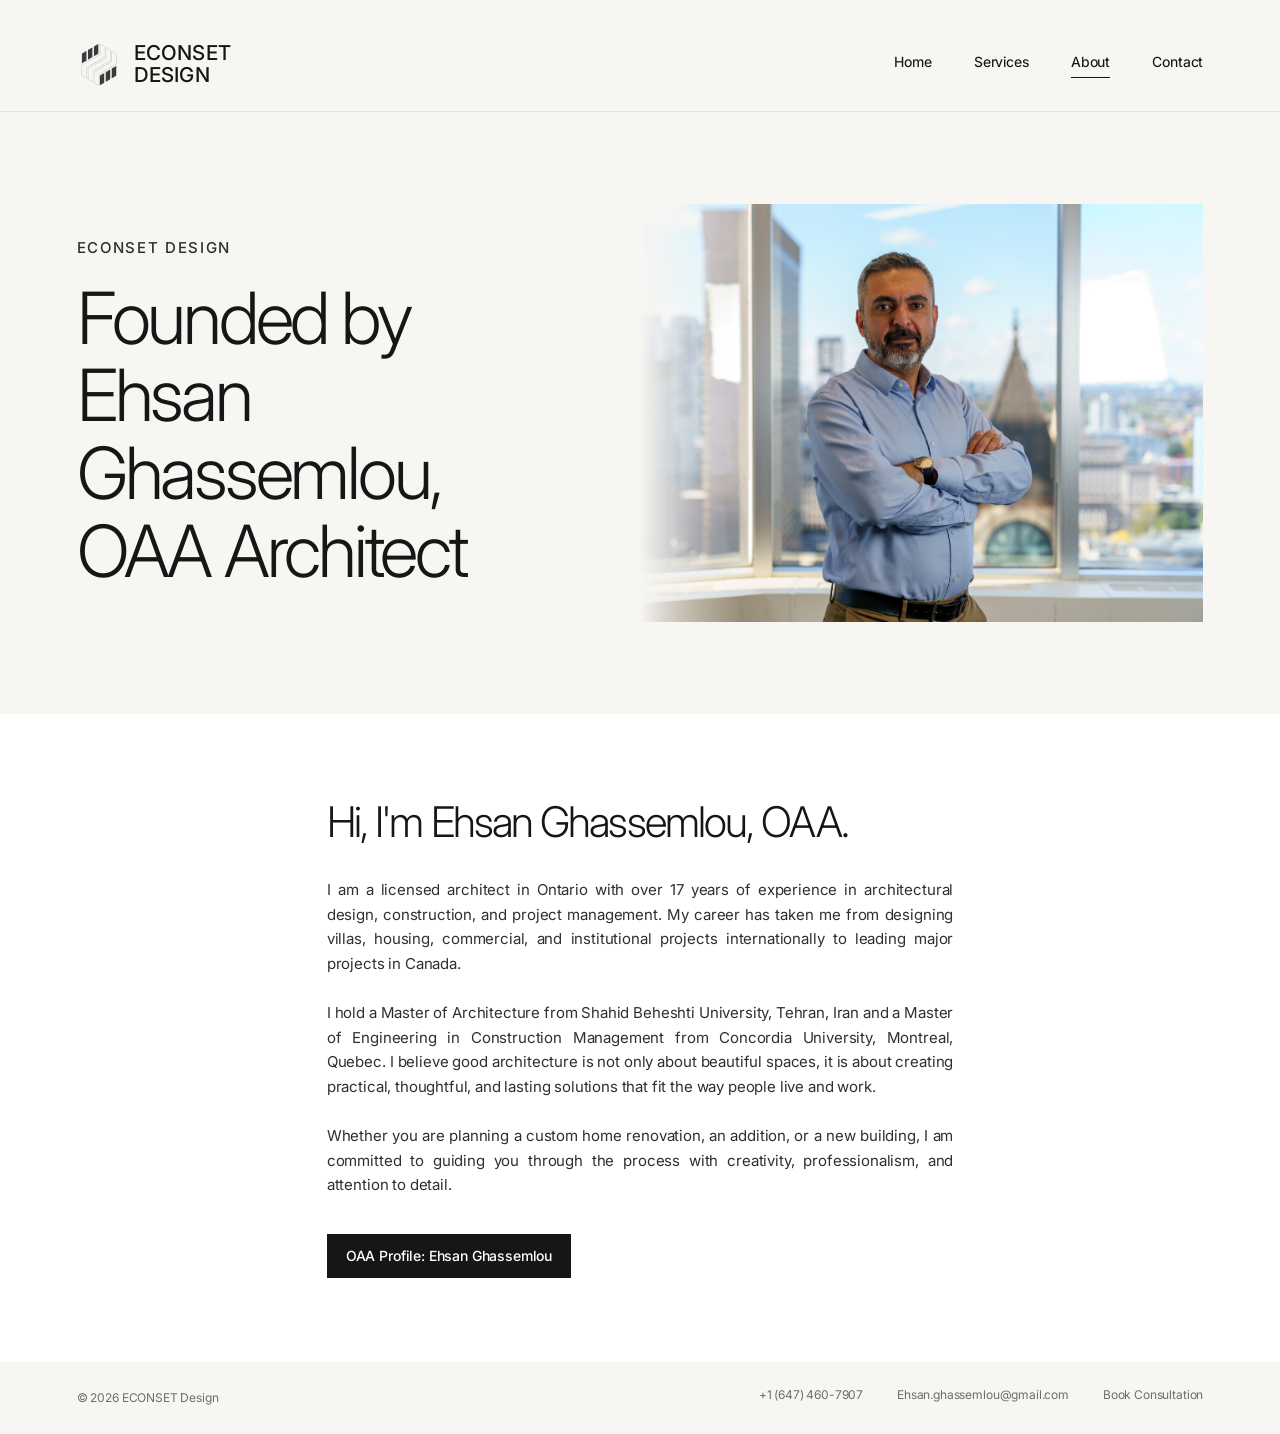
==== commit fe8e4d6c: "Increase mobile header logo size" ====
--- a/about.html
+++ b/about.html
@@ -13,7 +13,7 @@
       <main data-page-content>
         <section class="page-hero two-col-hero about-founder">
           <div>
-            <p class="section-label">ECONSET Architect</p>
+            <p class="section-label">ECONSET Design</p>
             <h1>Founded by Ehsan Ghassemlou, OAA Architect</h1>
           </div>
           <img src="assets/ehsan-ghassemlou.jpg" alt="Ehsan Ghassemlou, OAA Architect" />
@@ -22,7 +22,7 @@
         <section class="section narrative reveal">
           <h2>Hi, I'm Ehsan Ghassemlou, OAA.</h2>
           <p>I am a licensed architect in Ontario with over 17 years of experience in architectural design, construction, and project management. My career has taken me from designing villas, housing, commercial, and institutional projects internationally to leading major projects in Canada.</p>
-          <p>I hold a Master of Architecture from Shahid Beheshti University and a Master of Engineering in Construction Management from Concordia University. I believe good architecture is not only about beautiful spaces, it is about creating practical, thoughtful, and lasting solutions that fit the way people live and work.</p>
+          <p>I hold a Master of Architecture from Shahid Beheshti University, Tehran, Iran and a Master of Engineering in Construction Management from Concordia University, Montreal, Quebec. I believe good architecture is not only about beautiful spaces, it is about creating practical, thoughtful, and lasting solutions that fit the way people live and work.</p>
           <p>Whether you are planning a custom home renovation, an addition, or a new building, I am committed to guiding you through the process with creativity, professionalism, and attention to detail.</p>
           <a class="text-link profile-link" href="https://oaa.on.ca/oaa-directory/search-architects/search-architects-detail/EhsanGhassemlou" target="_blank" rel="noreferrer">
             OAA Profile: Ehsan Ghassemlou
--- a/styles.css
+++ b/styles.css
@@ -183,7 +183,7 @@
 .hero-note {
   padding-top: 16px;
   border-top: 1px solid var(--color-line);
-  font-size: 14px !important;
+  font-size: 20px !important;
   font-weight: 500;
 }
 
@@ -463,12 +463,12 @@
   align-content: start;
   gap: 22px;
   padding-right: clamp(34px, 6vw, 78px);
-  font-size: clamp(16px, 1.35vw, 18px);
+  font-size: clamp(19px, 1.5vw, 21px);
   font-weight: 300;
 }
 .contact-list {
   display: grid;
-  gap: 22px;
+  gap: 0;
 }
 .contact-form {
   display: grid;
@@ -525,6 +525,16 @@
 }
 
 @media (min-width: 861px) {
+  .contact-grid {
+    --contact-column-padding: clamp(48px, 5vw, 76px);
+    --contact-column-height: 590px;
+    --contact-button-width: 320px;
+    grid-template-columns: 1fr 1fr;
+    min-height: 700px;
+    padding-top: clamp(78px, 7vw, 112px);
+    padding-bottom: 0;
+  }
+
   .contact-hero-copy span {
     display: block;
   }
@@ -534,13 +544,75 @@
   }
 
   .contact-details {
-    min-height: 610px;
+    min-height: var(--contact-column-height);
     grid-template-rows: 1fr auto 1fr auto;
     align-content: stretch;
+    padding-right: var(--contact-column-padding);
+    padding-left: var(--contact-column-padding);
+    font-size: 15px;
+  }
+
+  .contact-list {
+    grid-row: 2;
+    gap: 0;
+  }
+
+  .contact-item {
+    grid-template-columns: 34px minmax(0, 1fr);
+    gap: clamp(20px, 2vw, 30px);
+    align-items: center;
+  }
+
+  .contact-item svg {
+    width: 28px;
+    height: 28px;
+    margin-top: 0;
+    stroke-width: 1.35;
+  }
+
+  .contact-details .button {
+    grid-row: 4;
+    width: min(var(--contact-button-width), 100%);
+    min-height: 58px;
+    justify-self: start;
+    align-self: end;
+    margin-left: 0;
+    padding: 0 30px;
+    font-size: 12px;
+  }
+
+  .contact-form {
+    min-height: var(--contact-column-height);
+    grid-template-rows: repeat(3, auto) minmax(120px, auto) 1fr auto;
+    gap: 18px;
+    padding-right: var(--contact-column-padding);
+    padding-left: var(--contact-column-padding);
+    font-size: 12px;
+  }
+
+  .contact-form input {
+    min-height: 58px;
+    padding: 10px 0 18px;
+  }
+
+  .contact-form textarea {
+    height: 126px;
+    min-height: 126px;
+    padding: 10px 0 18px;
   }
 
   .contact-form label {
-    font-size: clamp(12px, 0.95vw, 14px);
+    font-size: 12px;
+  }
+
+  .contact-form .button {
+    width: min(var(--contact-button-width), 100%);
+    min-height: 58px;
+    margin-top: 0;
+    align-self: end;
+    justify-self: start;
+    padding: 0 30px;
+    font-size: 12px;
   }
 
   .about-founder {
@@ -666,8 +738,8 @@
   }
   body.menu-open .menu-button span:first-child { transform: translateY(2.5px) rotate(38deg); }
   body.menu-open .menu-button span:last-child { transform: translateY(-2.5px) rotate(-38deg); }
-  .logo { gap: 7px; font-size: 11px; }
-  .logo img { width: 22px; height: 22px; }
+  .logo { gap: 9px; font-size: 13px; }
+  .logo img { width: 28px; height: 28px; }
   .hero {
     min-height: 620px;
     padding: 96px 26px 48px;
@@ -676,7 +748,7 @@
   .hero-content { max-width: 336px; }
   .hero::before {
     background:
-      linear-gradient(180deg, rgba(247,246,243,0.88) 0%, rgba(247,246,243,0.72) 32%, rgba(247,246,243,0.20) 72%, rgba(247,246,243,0.84) 100%),
+      linear-gradient(180deg, rgba(247,246,243,0.72) 0%, rgba(247,246,243,0.66) 30%, rgba(247,246,243,0.54) 66%, rgba(247,246,243,0.70) 100%),
       url("assets/hero-exterior.jpg");
     background-size: cover;
     background-position: 82% center;
@@ -685,12 +757,17 @@
   }
   .hero h1 { font-size: clamp(33px, 10.4vw, 44px); margin-bottom: 18px; line-height: 1.07; }
   .hero p { max-width: 330px; margin-bottom: 22px; font-size: 14px; line-height: 1.6; }
+  .hero-content > p:not(.hero-note) {
+    color: var(--color-ink);
+    font-weight: 450;
+    text-shadow: 0 1px 18px rgba(247, 246, 243, 0.72);
+  }
   .hero-note { padding-top: 12px; }
   .page-hero h1 { font-size: clamp(34px, 10.5vw, 48px); }
   .contact-hero {
-    min-height: 430px;
+    min-height: 400px;
     align-content: start;
-    padding-top: 76px;
+    padding-top: 60px;
   }
   .contact-hero::before {
     background:
@@ -703,11 +780,15 @@
   .contact-hero h1,
   .contact-hero p { max-width: 330px; }
   .home-why-heading span { display: block; }
-  .home-why-heading { font-size: clamp(21px, 5.45vw, 24px); }
+  .home-why-heading {
+    margin-bottom: 6px;
+    font-size: clamp(21px, 5.45vw, 24px);
+  }
   .home-why-copy p { text-align: justify; }
+  .intro-grid { gap: 8px; }
   h2 { font-size: clamp(23px, 6vw, 30px); }
   .section, .page-hero { padding: 44px 26px; }
-  .page-hero.contact-hero { padding-top: 76px; }
+  .page-hero.contact-hero { padding-top: 60px; }
   .intro-grid, .about-strip, .two-col-hero, .contact-hero, .contact-grid, .service-list article, .cta { grid-template-columns: 1fr; }
   .about-strip { gap: 36px; }
   .about-strip img, .two-col-hero img { order: -1; aspect-ratio: 1.35 / 1; }
@@ -755,7 +836,7 @@
     grid-template-rows: none;
     gap: 16px;
     padding-right: 0;
-    font-size: 15px;
+    font-size: 18px;
   }
   .contact-item {
     grid-template-columns: 22px minmax(0, 1fr);
@@ -778,7 +859,10 @@
     padding: 10px 0;
   }
   .contact-form textarea { height: 116px; min-height: 116px; }
-  .contact-form .button, .contact-details .button { width: 100%; }
+  .contact-form .button, .contact-details .button {
+    width: 100%;
+    margin-left: 0;
+  }
   .site-footer { flex-direction: column; align-items: flex-start; gap: 10px; padding: 18px 26px; }
   .footer-links { display: grid; gap: 8px; }
 }
@@ -818,8 +902,8 @@
   .button { width: auto; min-height: 46px; padding-inline: 22px; font-size: 13px; }
   .section, .page-hero { padding: 40px 22px; }
   .contact-hero {
-    min-height: 390px;
-    padding-top: 62px;
+    min-height: 365px;
+    padding-top: 46px;
   }
   .contact-grid { padding-top: 38px; padding-bottom: 38px; }
   .cta { min-height: 360px; }
